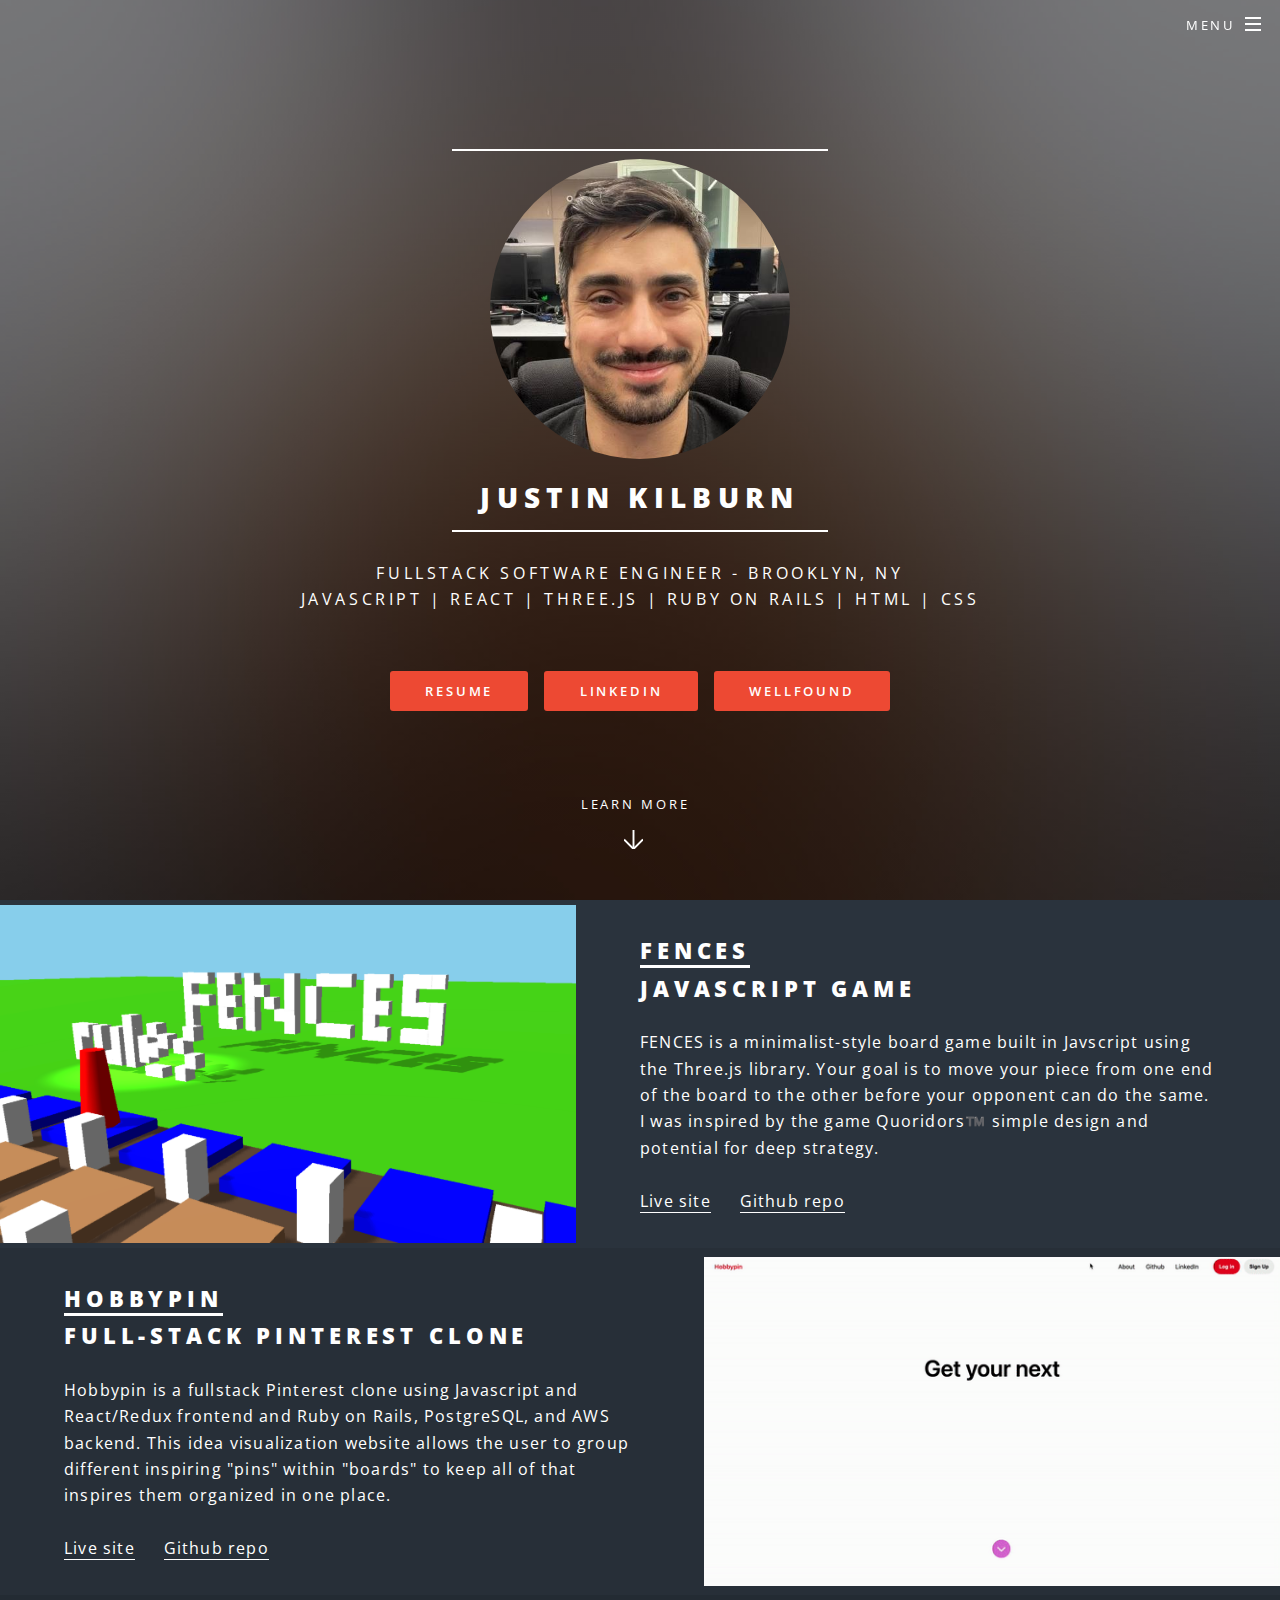
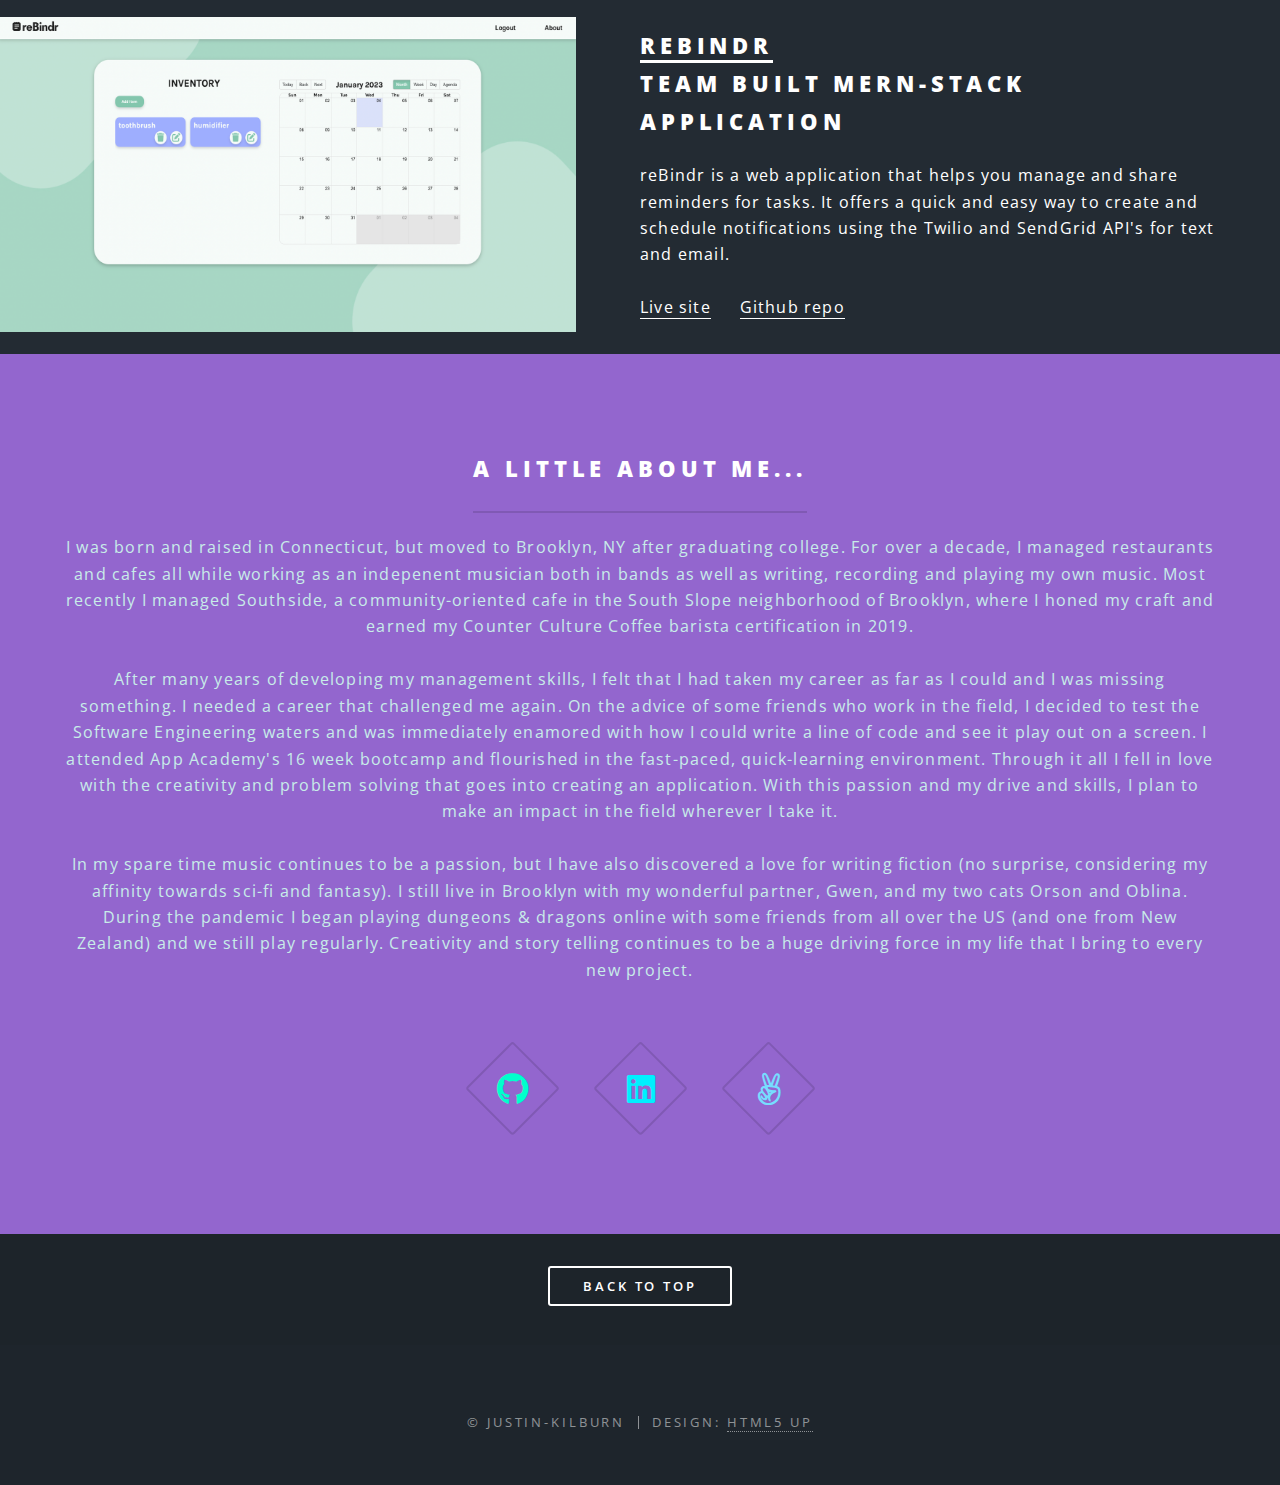
==== index.html @ ed55108b "hover links" ====
<!DOCTYPE HTML>
<!--
	Spectral by HTML5 UP
	html5up.net | @ajlkn
	Free for personal and commercial use under the CCA 3.0 license (html5up.net/license)
-->
<html>
	<head>
		<title>Justin Kilburn</title>
		<meta charset="utf-8" />
		<meta name="viewport" content="width=device-width, initial-scale=1, user-scalable=no" />
		<link rel="stylesheet" href="assets/css/main.css" />
		<link rel="shortcut icon" type="image/png" href="./images/icons8-full-moon-64.png"/>
		<noscript><link rel="stylesheet" href="assets/css/noscript.css" /></noscript>
	</head>
	<body class="landing is-preload">

		<!-- Page Wrapper -->
			<div id="page-wrapper">

				<!-- Header -->
					<header id="header" class="alt">
						<h1><a href="index.html">Justin Kilburn</a></h1>
						<nav id="nav">
							<ul>
								<li class="special">
									<a href="#menu" class="menuToggle"><span>Menu</span></a>
									<div id="menu">
										<ul>
											<li><a href="index.html">Home<span class="fa regular fa-hand-point-left"></span></a></li>
											<li><a href="resume.html">Resume</a></li>
										</ul>
									</div>
								</li>
							</ul>
						</nav>
					</header>

				<!-- Banner -->
					<section id="banner">
						<div class="inner">
							<h2>
								<a href="#one" class="scrolly" style="border-bottom: none;"><img class="profilePic" src="images/profilepic.jpeg" alt=""/></a>
							</br>
								Justin Kilburn</h2>
							<p>	
								Fullstack Software Engineer - Brooklyn, NY
							</br>
								<a href="#two" class="scrolly" style="border-bottom: none;">Javascript | React | Three.js | Ruby on Rails | HTML | CSS<br /></a>
							<br />
							</p>
							<ul class="actions special">
								<li class="hoverButtons"><a href="./resume.html" class="button primary" target="_blank">Resume</a></li>
								<li class="hoverButtons"><a href="https://www.linkedin.com/in/justin-kilburn-3aa38a54/" target="_blank" class="button primary">LinkedIn</a></li>
								<li class="hoverButtons"><a href="https://angel.co/u/justin-kilburn" target="_blank" class="button primary">Wellfound</a></li>
							</ul>
						</div>
						<a href="#two" class="more scrolly bobAnimation">Learn More</a>
					</section>

					<!-- Two: Portfolio -->
					<section id="two" class="wrapper alt style2">
						<section class="spotlight">
							<div class="image"><a href="https://thatmoonman.github.io/FENCES/" target="_blank" style="border-bottom: none;"><img src="images/FencesLogo.png" alt="" /></a></div><div class="content">
								<h2><a href="https://thatmoonman.github.io/FENCES/" target="_blank" style="border-bottom: solid;">FENCES</a><br />
								Javascript game</h2>
								<p>FENCES is a minimalist-style board game built in Javscript using the Three.js library. Your goal is to move your piece from one end of the board to the other before your opponent can do the same. I was inspired by the game Quoridors™️ simple design and potential for deep strategy.
									</br></br><a href="https://thatmoonman.github.io/FENCES/" target="_blank" style="margin-right: 5%; border-bottom: 1px solid;">Live site</a><a href="https://github.com/Thatmoonman/FENCES" target="_blank" style="border-bottom: 1px solid;">Github repo</a>
								</p>
							</div>
						</section>
						<section class="spotlight">
							<div class="image"><a href="https://hobbypin.onrender.com/" target="_blank" style="border-bottom: none;"><img src="images/Hobbypin.gif" alt="" /></a></div><div class="content">
								<h2><a href="https://hobbypin.onrender.com/" target="_blank" style="border-bottom: solid;">Hobbypin</a><br />
								Full-stack Pinterest Clone</h2>
								<p>Hobbypin is a fullstack Pinterest clone using Javascript and React/Redux frontend and Ruby on Rails, PostgreSQL, and AWS backend. This idea visualization website allows the user to group different inspiring "pins" within "boards" to keep all of that inspires them organized in one place.
									</br></br><a href="https://hobbypin.onrender.com/" target="_blank" style="margin-right: 5%; border-bottom: 1px solid;">Live site</a><a href="https://github.com/Thatmoonman/Hobbypin" target="_blank" style="border-bottom: 1px solid;">Github repo</a>
								</p>
							</div>
						</section>
						<section class="spotlight">
							<div class="image"><a href="https://rebindr.onrender.com/login" target="_blank" style="border-bottom: none;"><img src="images/reBindr.png" alt="" /></a></div><div class="content">
								<h2><a href="https://rebindr.onrender.com/login" target="_blank" style="border-bottom: solid;">reBindr</a><br />
								Team built MERN-stack application</h2>
								<p>reBindr is a web application that helps you manage and share reminders for tasks. It offers a quick and easy way to create and schedule notifications using the Twilio and SendGrid API's for text and email.
									</br></br><a href="https://rebindr.onrender.com/login" target="_blank" style="margin-right: 5%; border-bottom: 1px solid;">Live site</a><a href="https://github.com/jimmyvo39/reBindr" target="_blank" style="border-bottom: 1px solid;">Github repo</a>
								</p>
							</div>
						</section>
					</section>

				<!-- One:About -->
					<section id="one" class="wrapper style1 special">
						<div class="inner">
							<header class="major">
								<h2>A little about me...<br /></h2>
								<p>I was born and raised in Connecticut, but moved to Brooklyn, NY after graduating college. 
									For over a decade, I managed restaurants and cafes all while working as an indepenent musician both in bands as well as writing, recording and playing my own music. 
									Most recently I managed Southside, a community-oriented cafe in the South Slope neighborhood of Brooklyn, where I honed my craft and earned my Counter Culture Coffee barista certification in 2019.
								</br></br>	
								After many years of developing my management skills, I felt that I had taken my career as far as I could and I was missing something. 
								I needed a career that challenged me again. On the advice of some friends who work in the field, I decided to test the Software Engineering waters and was immediately enamored with how I could write a line of code and see it play out on a screen. 
								I attended App Academy's 16 week bootcamp and flourished in the fast-paced, quick-learning environment. Through it all I fell in love with the creativity and problem solving that goes into creating an application. With this passion and my drive and skills, I plan to make an impact in the field wherever I take it.
								</br></br>	
								In my spare time music continues to be a passion, but I have also discovered a love for writing fiction (no surprise, considering my affinity towards sci-fi and fantasy). I still live in Brooklyn with my wonderful partner, Gwen, and my two cats Orson and Oblina. During the pandemic I began playing dungeons & dragons online with some friends from all over the US (and one from New Zealand) and we still play regularly. Creativity and story telling continues to be a huge driving force in my life that I bring to every new project.
							</p>
							</header>
							<ul class="icons major">
								<li class="hoverLinks"><a href="https://github.com/Thatmoonman" target="_blank" style="border-bottom: none;"><span class="icon brands fa-github major style1"><span class="label">Github</span></span></a></li>
								<li class="hoverLinks"><a href="https://www.linkedin.com/in/justin-kilburn-3aa38a54/" target="_blank" style="border-bottom: none;"><span class="icon brands fa-linkedin major style2"><span class="label">LinkedIn</span></span></a></li>
								<li class="hoverLinks"><a href="https://angel.co/u/justin-kilburn" target="_blank" style="border-bottom: none;"><span class="icon brands fa-angellist major style3"><span class="label">Wellfound</span></span></a></li>
							</ul>
						</div>
					</section>

				

				<!-- Three -->
					<!-- <section id="three" class="wrapper style3 special">
						<div class="inner">
							<header class="major">
								<h2>Accumsan mus tortor nunc aliquet</h2>
								<p>Aliquam ut ex ut augue consectetur interdum. Donec amet imperdiet eleifend<br />
								fringilla tincidunt. Nullam dui leo Aenean mi ligula, rhoncus ullamcorper.</p>
							</header>
							<ul class="features">
								<li class="icon fa-paper-plane">
									<h3>Arcu accumsan</h3>
									<p>Augue consectetur sed interdum imperdiet et ipsum. Mauris lorem tincidunt nullam amet leo Aenean ligula consequat consequat.</p>
								</li>
								<li class="icon solid fa-laptop">
									<h3>Ac Augue Eget</h3>
									<p>Augue consectetur sed interdum imperdiet et ipsum. Mauris lorem tincidunt nullam amet leo Aenean ligula consequat consequat.</p>
								</li>
								<li class="icon solid fa-code">
									<h3>Mus Scelerisque</h3>
									<p>Augue consectetur sed interdum imperdiet et ipsum. Mauris lorem tincidunt nullam amet leo Aenean ligula consequat consequat.</p>
								</li>
								<li class="icon solid fa-headphones-alt">
									<h3>Mauris Imperdiet</h3>
									<p>Augue consectetur sed interdum imperdiet et ipsum. Mauris lorem tincidunt nullam amet leo Aenean ligula consequat consequat.</p>
								</li>
								<li class="icon fa-heart">
									<h3>Aenean Primis</h3>
									<p>Augue consectetur sed interdum imperdiet et ipsum. Mauris lorem tincidunt nullam amet leo Aenean ligula consequat consequat.</p>
								</li>
								<li class="icon fa-flag">
									<h3>Tortor Ut</h3>
									<p>Augue consectetur sed interdum imperdiet et ipsum. Mauris lorem tincidunt nullam amet leo Aenean ligula consequat consequat.</p>
								</li>
							</ul>
						</div>
					</section> -->

				<!-- CTA -->
					<section id="cta" class="wrapper style2" style="padding: 32px 0 0 0; background-color: #1d242a;">
						<div class="inner" style="justify-content: center">
							<!-- <header>
								<h2>Arcue ut vel commodo</h2>
								<p>Aliquam ut ex ut augue consectetur interdum endrerit imperdiet amet eleifend fringilla.</p>
							</header> -->
							<!-- <ul class="actions stacked">
								<li><a href="#" class="button fit primary">Activate</a></li>
								<li><a href="#" class="button fit">Learn More</a></li>
							</ul> -->
							<ul class="actions special">
								<li><a href="#banner" class="button scrolly">Back to Top</a></li>
							</ul>
						</div>
					</section>
				<!-- Footer -->
					<footer id="footer" style="padding: 24px 0;">
						<ul class="icons">
							<!-- <li><a href="#" class="icon brands fa-twitter"><span class="label">Twitter</span></a></li> -->
							<!-- <li><a href="#" class="icon brands fa-facebook-f"><span class="label">Facebook</span></a></li> -->
							<!-- <li><a href="#" class="icon brands fa-instagram"><span class="label">Instagram</span></a></li> -->
							<!-- <li><a href="#" class="icon brands fa-dribbble"><span class="label">Dribbble</span></a></li> -->
							<!-- <li><a href="#" class="icon solid fa-envelope"><span class="label">Email</span></a></li> -->
						</ul>
						<ul class="copyright">
							<li>&copy; justin-kilburn</li><li>Design: <a href="http://html5up.net">HTML5 UP</a></li>
						</ul>
					</footer>
					
			</div>

		<!-- Scripts -->
			<script src="assets/js/jquery.min.js"></script>
			<script src="assets/js/jquery.scrollex.min.js"></script>
			<script src="assets/js/jquery.scrolly.min.js"></script>
			<script src="assets/js/browser.min.js"></script>
			<script src="assets/js/breakpoints.min.js"></script>
			<script src="assets/js/util.js"></script>
			<script src="assets/js/main.js"></script>

	</body>
</html>
---- assets/css/main.css ----
@import url(fontawesome-all.min.css);
@import url("https://fonts.googleapis.com/css?family=Open+Sans:400,400italic,600,600italic,800,800italic");

/*
	Spectral by HTML5 UP
	html5up.net | @ajlkn
	Free for personal and commercial use under the CCA 3.0 license (html5up.net/license)
*/

html, body, div, span, applet, object,
iframe, h1, h2, h3, h4, h5, h6, p, blockquote,
pre, a, abbr, acronym, address, big, cite,
code, del, dfn, em, img, ins, kbd, q, s, samp,
small, strike, strong, sub, sup, tt, var, b,
u, i, center, dl, dt, dd, ol, ul, li, fieldset,
form, label, legend, table, caption, tbody,
tfoot, thead, tr, th, td, article, aside,
canvas, details, embed, figure, figcaption,
footer, header, hgroup, menu, nav, output, ruby,
section, summary, time, mark, audio, video {
	margin: 0;
	padding: 0;
	border: 0;
	font-size: 100%;
	font: inherit;
	vertical-align: baseline;}

article, aside, details, figcaption, figure,
footer, header, hgroup, menu, nav, section {
	display: block;}

body {
	line-height: 1;
}

ol, ul {
	list-style: none;
}

blockquote, q {
	quotes: none;
}

	blockquote:before, blockquote:after, q:before, q:after {
		content: '';
		content: none;
	}

table {
	border-collapse: collapse;
	border-spacing: 0;
}

body {
	-webkit-text-size-adjust: none;
}

mark {
	background-color: transparent;
	color: inherit;
}

input::-moz-focus-inner {
	border: 0;
	padding: 0;
}

input, select, textarea {
	-moz-appearance: none;
	-webkit-appearance: none;
	-ms-appearance: none;
	appearance: none;
}

/* Basic */

	@-ms-viewport {
		width: device-width;
	}

	html {
		box-sizing: border-box;
	}

	*, *:before, *:after {
		box-sizing: inherit;
	}

	body {
		background: #2e3842;
	}

		body.is-preload *, body.is-preload *:before, body.is-preload *:after {
			-moz-animation: none !important;
			-webkit-animation: none !important;
			-ms-animation: none !important;
			animation: none !important;
			-moz-transition: none !important;
			-webkit-transition: none !important;
			-ms-transition: none !important;
			transition: none !important;
		}

	body, input, select, textarea {
		color: #fff;
		font-family: "Open Sans", Helvetica, sans-serif;
		font-size: 15pt;
		font-weight: 400;
		letter-spacing: 0.075em;
		line-height: 1.65em;
	}

		@media screen and (max-width: 1680px) {

			body, input, select, textarea {
				font-size: 13pt;
			}

		}

		@media screen and (max-width: 1280px) {

			body, input, select, textarea {
				font-size: 12pt;
			}

		}

		@media screen and (max-width: 736px) {

			body, input, select, textarea {
				font-size: 11pt;
				letter-spacing: 0.0375em;
			}

		}

	a {
		-moz-transition: color 0.2s ease, border-bottom-color 0.2s ease;
		-webkit-transition: color 0.2s ease, border-bottom-color 0.2s ease;
		-ms-transition: color 0.2s ease, border-bottom-color 0.2s ease;
		transition: color 0.2s ease, border-bottom-color 0.2s ease;
		border-bottom: dotted 1px;
		color: inherit;
		text-decoration: none;
	}

		a:hover {
			border-bottom-color: transparent;
		}

	strong, b {
		color: #fff;
		font-weight: 600;
	}

	em, i {
		font-style: italic;
	}

	p {
		margin: 0 0 2em 0;
	}

	h1, h2, h3, h4, h5, h6 {
		color: #fff;
		font-weight: 800;
		letter-spacing: 0.225em;
		line-height: 1em;
		margin: 0 0 1em 0;
		text-transform: uppercase;
	}

		h1 a, h2 a, h3 a, h4 a, h5 a, h6 a {
			color: inherit;
			text-decoration: none;
		}

	h2 {
		font-size: 1.35em;
		line-height: 1.75em;
	}

		@media screen and (max-width: 736px) {

			h2 {
				font-size: 1.1em;
				line-height: 1.65em;
			}

		}

	h3 {
		font-size: 1.15em;
		line-height: 1.75em;
	}

		@media screen and (max-width: 736px) {

			h3 {
				font-size: 1em;
				line-height: 1.65em;
			}

		}

	h4 {
		font-size: 1em;
		line-height: 1.5em;
	}

	h5 {
		font-size: 0.8em;
		line-height: 1.5em;
	}

	h6 {
		font-size: 0.7em;
		line-height: 1.5em;
	}

	sub {
		font-size: 0.8em;
		position: relative;
		top: 0.5em;
	}

	sup {
		font-size: 0.8em;
		position: relative;
		top: -0.5em;
	}

	hr {
		border: 0;
		border-bottom: solid 2px #fff;
		margin: 3em 0;
	}

		hr.major {
			margin: 4.5em 0;
		}

	blockquote {
		border-left: solid 4px #fff;
		font-style: italic;
		margin: 0 0 2em 0;
		padding: 0.5em 0 0.5em 2em;
	}

	code {
		background: rgba(144, 144, 144, 0.25);
		border-radius: 3px;
		font-family: "Courier New", monospace;
		font-size: 0.9em;
		letter-spacing: 0;
		margin: 0 0.25em;
		padding: 0.25em 0.65em;
	}

	pre {
		-webkit-overflow-scrolling: touch;
		font-family: "Courier New", monospace;
		font-size: 0.9em;
		margin: 0 0 2em 0;
	}

		pre code {
			display: block;
			line-height: 1.75em;
			padding: 1em 1.5em;
			overflow-x: auto;
		}

	.align-left {
		text-align: left;
	}

	.align-center {
		text-align: center;
	}

	.align-right {
		text-align: right;
	}

/* Row */

	.row {
		display: flex;
		flex-wrap: wrap;
		box-sizing: border-box;
		align-items: stretch;
	}

		.row > * {
			box-sizing: border-box;
		}

		.row.gtr-uniform > * > :last-child {
			margin-bottom: 0;
		}

		.row.aln-left {
			justify-content: flex-start;
		}

		.row.aln-center {
			justify-content: center;
		}

		.row.aln-right {
			justify-content: flex-end;
		}

		.row.aln-top {
			align-items: flex-start;
		}

		.row.aln-middle {
			align-items: center;
		}

		.row.aln-bottom {
			align-items: flex-end;
		}

		.row > .imp {
			order: -1;
		}

		.row > .col-1 {
			width: 8.33333%;
		}

		.row > .off-1 {
			margin-left: 8.33333%;
		}

		.row > .col-2 {
			width: 16.66667%;
		}

		.row > .off-2 {
			margin-left: 16.66667%;
		}

		.row > .col-3 {
			width: 25%;
		}

		.row > .off-3 {
			margin-left: 25%;
		}

		.row > .col-4 {
			width: 33.33333%;
		}

		.row > .off-4 {
			margin-left: 33.33333%;
		}

		.row > .col-5 {
			width: 41.66667%;
		}

		.row > .off-5 {
			margin-left: 41.66667%;
		}

		.row > .col-6 {
			width: 50%;
		}

		.row > .off-6 {
			margin-left: 50%;
		}

		.row > .col-7 {
			width: 58.33333%;
		}

		.row > .off-7 {
			margin-left: 58.33333%;
		}

		.row > .col-8 {
			width: 66.66667%;
		}

		.row > .off-8 {
			margin-left: 66.66667%;
		}

		.row > .col-9 {
			width: 75%;
		}

		.row > .off-9 {
			margin-left: 75%;
		}

		.row > .col-10 {
			width: 83.33333%;
		}

		.row > .off-10 {
			margin-left: 83.33333%;
		}

		.row > .col-11 {
			width: 91.66667%;
		}

		.row > .off-11 {
			margin-left: 91.66667%;
		}

		.row > .col-12 {
			width: 100%;
		}

		.row > .off-12 {
			margin-left: 100%;
		}

		.row.gtr-0 {
			margin-top: 0;
			margin-left: 0em;
		}

			.row.gtr-0 > * {
				padding: 0 0 0 0em;
			}

			.row.gtr-0.gtr-uniform {
				margin-top: 0em;
			}

				.row.gtr-0.gtr-uniform > * {
					padding-top: 0em;
				}

		.row.gtr-25 {
			margin-top: 0;
			margin-left: -0.375em;
		}

			.row.gtr-25 > * {
				padding: 0 0 0 0.375em;
			}

			.row.gtr-25.gtr-uniform {
				margin-top: -0.375em;
			}

				.row.gtr-25.gtr-uniform > * {
					padding-top: 0.375em;
				}

		.row.gtr-50 {
			margin-top: 0;
			margin-left: -0.75em;
		}

			.row.gtr-50 > * {
				padding: 0 0 0 0.75em;
			}

			.row.gtr-50.gtr-uniform {
				margin-top: -0.75em;
			}

				.row.gtr-50.gtr-uniform > * {
					padding-top: 0.75em;
				}

		.row {
			margin-top: 0;
			margin-left: -1.5em;
		}

			.row > * {
				padding: 0 0 0 1.5em;
			}

			.row.gtr-uniform {
				margin-top: -1.5em;
			}

				.row.gtr-uniform > * {
					padding-top: 1.5em;
				}

		.row.gtr-150 {
			margin-top: 0;
			margin-left: -2.25em;
		}

			.row.gtr-150 > * {
				padding: 0 0 0 2.25em;
			}

			.row.gtr-150.gtr-uniform {
				margin-top: -2.25em;
			}

				.row.gtr-150.gtr-uniform > * {
					padding-top: 2.25em;
				}

		.row.gtr-200 {
			margin-top: 0;
			margin-left: -3em;
		}

			.row.gtr-200 > * {
				padding: 0 0 0 3em;
			}

			.row.gtr-200.gtr-uniform {
				margin-top: -3em;
			}

				.row.gtr-200.gtr-uniform > * {
					padding-top: 3em;
				}

		@media screen and (max-width: 1680px) {

			.row {
				display: flex;
				flex-wrap: wrap;
				box-sizing: border-box;
				align-items: stretch;
			}

				.row > * {
					box-sizing: border-box;
				}

				.row.gtr-uniform > * > :last-child {
					margin-bottom: 0;
				}

				.row.aln-left {
					justify-content: flex-start;
				}

				.row.aln-center {
					justify-content: center;
				}

				.row.aln-right {
					justify-content: flex-end;
				}

				.row.aln-top {
					align-items: flex-start;
				}

				.row.aln-middle {
					align-items: center;
				}

				.row.aln-bottom {
					align-items: flex-end;
				}

				.row > .imp-xlarge {
					order: -1;
				}

				.row > .col-1-xlarge {
					width: 8.33333%;
				}

				.row > .off-1-xlarge {
					margin-left: 8.33333%;
				}

				.row > .col-2-xlarge {
					width: 16.66667%;
				}

				.row > .off-2-xlarge {
					margin-left: 16.66667%;
				}

				.row > .col-3-xlarge {
					width: 25%;
				}

				.row > .off-3-xlarge {
					margin-left: 25%;
				}

				.row > .col-4-xlarge {
					width: 33.33333%;
				}

				.row > .off-4-xlarge {
					margin-left: 33.33333%;
				}

				.row > .col-5-xlarge {
					width: 41.66667%;
				}

				.row > .off-5-xlarge {
					margin-left: 41.66667%;
				}

				.row > .col-6-xlarge {
					width: 50%;
				}

				.row > .off-6-xlarge {
					margin-left: 50%;
				}

				.row > .col-7-xlarge {
					width: 58.33333%;
				}

				.row > .off-7-xlarge {
					margin-left: 58.33333%;
				}

				.row > .col-8-xlarge {
					width: 66.66667%;
				}

				.row > .off-8-xlarge {
					margin-left: 66.66667%;
				}

				.row > .col-9-xlarge {
					width: 75%;
				}

				.row > .off-9-xlarge {
					margin-left: 75%;
				}

				.row > .col-10-xlarge {
					width: 83.33333%;
				}

				.row > .off-10-xlarge {
					margin-left: 83.33333%;
				}

				.row > .col-11-xlarge {
					width: 91.66667%;
				}

				.row > .off-11-xlarge {
					margin-left: 91.66667%;
				}

				.row > .col-12-xlarge {
					width: 100%;
				}

				.row > .off-12-xlarge {
					margin-left: 100%;
				}

				.row.gtr-0 {
					margin-top: 0;
					margin-left: 0em;
				}

					.row.gtr-0 > * {
						padding: 0 0 0 0em;
					}

					.row.gtr-0.gtr-uniform {
						margin-top: 0em;
					}

						.row.gtr-0.gtr-uniform > * {
							padding-top: 0em;
						}

				.row.gtr-25 {
					margin-top: 0;
					margin-left: -0.375em;
				}

					.row.gtr-25 > * {
						padding: 0 0 0 0.375em;
					}

					.row.gtr-25.gtr-uniform {
						margin-top: -0.375em;
					}

						.row.gtr-25.gtr-uniform > * {
							padding-top: 0.375em;
						}

				.row.gtr-50 {
					margin-top: 0;
					margin-left: -0.75em;
				}

					.row.gtr-50 > * {
						padding: 0 0 0 0.75em;
					}

					.row.gtr-50.gtr-uniform {
						margin-top: -0.75em;
					}

						.row.gtr-50.gtr-uniform > * {
							padding-top: 0.75em;
						}

				.row {
					margin-top: 0;
					margin-left: -1.5em;
				}

					.row > * {
						padding: 0 0 0 1.5em;
					}

					.row.gtr-uniform {
						margin-top: -1.5em;
					}

						.row.gtr-uniform > * {
							padding-top: 1.5em;
						}

				.row.gtr-150 {
					margin-top: 0;
					margin-left: -2.25em;
				}

					.row.gtr-150 > * {
						padding: 0 0 0 2.25em;
					}

					.row.gtr-150.gtr-uniform {
						margin-top: -2.25em;
					}

						.row.gtr-150.gtr-uniform > * {
							padding-top: 2.25em;
						}

				.row.gtr-200 {
					margin-top: 0;
					margin-left: -3em;
				}

					.row.gtr-200 > * {
						padding: 0 0 0 3em;
					}

					.row.gtr-200.gtr-uniform {
						margin-top: -3em;
					}

						.row.gtr-200.gtr-uniform > * {
							padding-top: 3em;
						}

		}

		@media screen and (max-width: 1280px) {

			.row {
				display: flex;
				flex-wrap: wrap;
				box-sizing: border-box;
				align-items: stretch;
			}

				.row > * {
					box-sizing: border-box;
				}

				.row.gtr-uniform > * > :last-child {
					margin-bottom: 0;
				}

				.row.aln-left {
					justify-content: flex-start;
				}

				.row.aln-center {
					justify-content: center;
				}

				.row.aln-right {
					justify-content: flex-end;
				}

				.row.aln-top {
					align-items: flex-start;
				}

				.row.aln-middle {
					align-items: center;
				}

				.row.aln-bottom {
					align-items: flex-end;
				}

				.row > .imp-large {
					order: -1;
				}

				.row > .col-1-large {
					width: 8.33333%;
				}

				.row > .off-1-large {
					margin-left: 8.33333%;
				}

				.row > .col-2-large {
					width: 16.66667%;
				}

				.row > .off-2-large {
					margin-left: 16.66667%;
				}

				.row > .col-3-large {
					width: 25%;
				}

				.row > .off-3-large {
					margin-left: 25%;
				}

				.row > .col-4-large {
					width: 33.33333%;
				}

				.row > .off-4-large {
					margin-left: 33.33333%;
				}

				.row > .col-5-large {
					width: 41.66667%;
				}

				.row > .off-5-large {
					margin-left: 41.66667%;
				}

				.row > .col-6-large {
					width: 50%;
				}

				.row > .off-6-large {
					margin-left: 50%;
				}

				.row > .col-7-large {
					width: 58.33333%;
				}

				.row > .off-7-large {
					margin-left: 58.33333%;
				}

				.row > .col-8-large {
					width: 66.66667%;
				}

				.row > .off-8-large {
					margin-left: 66.66667%;
				}

				.row > .col-9-large {
					width: 75%;
				}

				.row > .off-9-large {
					margin-left: 75%;
				}

				.row > .col-10-large {
					width: 83.33333%;
				}

				.row > .off-10-large {
					margin-left: 83.33333%;
				}

				.row > .col-11-large {
					width: 91.66667%;
				}

				.row > .off-11-large {
					margin-left: 91.66667%;
				}

				.row > .col-12-large {
					width: 100%;
				}

				.row > .off-12-large {
					margin-left: 100%;
				}

				.row.gtr-0 {
					margin-top: 0;
					margin-left: 0em;
				}

					.row.gtr-0 > * {
						padding: 0 0 0 0em;
					}

					.row.gtr-0.gtr-uniform {
						margin-top: 0em;
					}

						.row.gtr-0.gtr-uniform > * {
							padding-top: 0em;
						}

				.row.gtr-25 {
					margin-top: 0;
					margin-left: -0.375em;
				}

					.row.gtr-25 > * {
						padding: 0 0 0 0.375em;
					}

					.row.gtr-25.gtr-uniform {
						margin-top: -0.375em;
					}

						.row.gtr-25.gtr-uniform > * {
							padding-top: 0.375em;
						}

				.row.gtr-50 {
					margin-top: 0;
					margin-left: -0.75em;
				}

					.row.gtr-50 > * {
						padding: 0 0 0 0.75em;
					}

					.row.gtr-50.gtr-uniform {
						margin-top: -0.75em;
					}

						.row.gtr-50.gtr-uniform > * {
							padding-top: 0.75em;
						}

				.row {
					margin-top: 0;
					margin-left: -1.5em;
				}

					.row > * {
						padding: 0 0 0 1.5em;
					}

					.row.gtr-uniform {
						margin-top: -1.5em;
					}

						.row.gtr-uniform > * {
							padding-top: 1.5em;
						}

				.row.gtr-150 {
					margin-top: 0;
					margin-left: -2.25em;
				}

					.row.gtr-150 > * {
						padding: 0 0 0 2.25em;
					}

					.row.gtr-150.gtr-uniform {
						margin-top: -2.25em;
					}

						.row.gtr-150.gtr-uniform > * {
							padding-top: 2.25em;
						}

				.row.gtr-200 {
					margin-top: 0;
					margin-left: -3em;
				}

					.row.gtr-200 > * {
						padding: 0 0 0 3em;
					}

					.row.gtr-200.gtr-uniform {
						margin-top: -3em;
					}

						.row.gtr-200.gtr-uniform > * {
							padding-top: 3em;
						}

		}

		@media screen and (max-width: 980px) {

			.row {
				display: flex;
				flex-wrap: wrap;
				box-sizing: border-box;
				align-items: stretch;
			}

				.row > * {
					box-sizing: border-box;
				}

				.row.gtr-uniform > * > :last-child {
					margin-bottom: 0;
				}

				.row.aln-left {
					justify-content: flex-start;
				}

				.row.aln-center {
					justify-content: center;
				}

				.row.aln-right {
					justify-content: flex-end;
				}

				.row.aln-top {
					align-items: flex-start;
				}

				.row.aln-middle {
					align-items: center;
				}

				.row.aln-bottom {
					align-items: flex-end;
				}

				.row > .imp-medium {
					order: -1;
				}

				.row > .col-1-medium {
					width: 8.33333%;
				}

				.row > .off-1-medium {
					margin-left: 8.33333%;
				}

				.row > .col-2-medium {
					width: 16.66667%;
				}

				.row > .off-2-medium {
					margin-left: 16.66667%;
				}

				.row > .col-3-medium {
					width: 25%;
				}

				.row > .off-3-medium {
					margin-left: 25%;
				}

				.row > .col-4-medium {
					width: 33.33333%;
				}

				.row > .off-4-medium {
					margin-left: 33.33333%;
				}

				.row > .col-5-medium {
					width: 41.66667%;
				}

				.row > .off-5-medium {
					margin-left: 41.66667%;
				}

				.row > .col-6-medium {
					width: 50%;
				}

				.row > .off-6-medium {
					margin-left: 50%;
				}

				.row > .col-7-medium {
					width: 58.33333%;
				}

				.row > .off-7-medium {
					margin-left: 58.33333%;
				}

				.row > .col-8-medium {
					width: 66.66667%;
				}

				.row > .off-8-medium {
					margin-left: 66.66667%;
				}

				.row > .col-9-medium {
					width: 75%;
				}

				.row > .off-9-medium {
					margin-left: 75%;
				}

				.row > .col-10-medium {
					width: 83.33333%;
				}

				.row > .off-10-medium {
					margin-left: 83.33333%;
				}

				.row > .col-11-medium {
					width: 91.66667%;
				}

				.row > .off-11-medium {
					margin-left: 91.66667%;
				}

				.row > .col-12-medium {
					width: 100%;
				}

				.row > .off-12-medium {
					margin-left: 100%;
				}

				.row.gtr-0 {
					margin-top: 0;
					margin-left: 0em;
				}

					.row.gtr-0 > * {
						padding: 0 0 0 0em;
					}

					.row.gtr-0.gtr-uniform {
						margin-top: 0em;
					}

						.row.gtr-0.gtr-uniform > * {
							padding-top: 0em;
						}

				.row.gtr-25 {
					margin-top: 0;
					margin-left: -0.375em;
				}

					.row.gtr-25 > * {
						padding: 0 0 0 0.375em;
					}

					.row.gtr-25.gtr-uniform {
						margin-top: -0.375em;
					}

						.row.gtr-25.gtr-uniform > * {
							padding-top: 0.375em;
						}

				.row.gtr-50 {
					margin-top: 0;
					margin-left: -0.75em;
				}

					.row.gtr-50 > * {
						padding: 0 0 0 0.75em;
					}

					.row.gtr-50.gtr-uniform {
						margin-top: -0.75em;
					}

						.row.gtr-50.gtr-uniform > * {
							padding-top: 0.75em;
						}

				.row {
					margin-top: 0;
					margin-left: -1.5em;
				}

					.row > * {
						padding: 0 0 0 1.5em;
					}

					.row.gtr-uniform {
						margin-top: -1.5em;
					}

						.row.gtr-uniform > * {
							padding-top: 1.5em;
						}

				.row.gtr-150 {
					margin-top: 0;
					margin-left: -2.25em;
				}

					.row.gtr-150 > * {
						padding: 0 0 0 2.25em;
					}

					.row.gtr-150.gtr-uniform {
						margin-top: -2.25em;
					}

						.row.gtr-150.gtr-uniform > * {
							padding-top: 2.25em;
						}

				.row.gtr-200 {
					margin-top: 0;
					margin-left: -3em;
				}

					.row.gtr-200 > * {
						padding: 0 0 0 3em;
					}

					.row.gtr-200.gtr-uniform {
						margin-top: -3em;
					}

						.row.gtr-200.gtr-uniform > * {
							padding-top: 3em;
						}

		}

		@media screen and (max-width: 736px) {

			.row {
				display: flex;
				flex-wrap: wrap;
				box-sizing: border-box;
				align-items: stretch;
			}

				.row > * {
					box-sizing: border-box;
				}

				.row.gtr-uniform > * > :last-child {
					margin-bottom: 0;
				}

				.row.aln-left {
					justify-content: flex-start;
				}

				.row.aln-center {
					justify-content: center;
				}

				.row.aln-right {
					justify-content: flex-end;
				}

				.row.aln-top {
					align-items: flex-start;
				}

				.row.aln-middle {
					align-items: center;
				}

				.row.aln-bottom {
					align-items: flex-end;
				}

				.row > .imp-small {
					order: -1;
				}

				.row > .col-1-small {
					width: 8.33333%;
				}

				.row > .off-1-small {
					margin-left: 8.33333%;
				}

				.row > .col-2-small {
					width: 16.66667%;
				}

				.row > .off-2-small {
					margin-left: 16.66667%;
				}

				.row > .col-3-small {
					width: 25%;
				}

				.row > .off-3-small {
					margin-left: 25%;
				}

				.row > .col-4-small {
					width: 33.33333%;
				}

				.row > .off-4-small {
					margin-left: 33.33333%;
				}

				.row > .col-5-small {
					width: 41.66667%;
				}

				.row > .off-5-small {
					margin-left: 41.66667%;
				}

				.row > .col-6-small {
					width: 50%;
				}

				.row > .off-6-small {
					margin-left: 50%;
				}

				.row > .col-7-small {
					width: 58.33333%;
				}

				.row > .off-7-small {
					margin-left: 58.33333%;
				}

				.row > .col-8-small {
					width: 66.66667%;
				}

				.row > .off-8-small {
					margin-left: 66.66667%;
				}

				.row > .col-9-small {
					width: 75%;
				}

				.row > .off-9-small {
					margin-left: 75%;
				}

				.row > .col-10-small {
					width: 83.33333%;
				}

				.row > .off-10-small {
					margin-left: 83.33333%;
				}

				.row > .col-11-small {
					width: 91.66667%;
				}

				.row > .off-11-small {
					margin-left: 91.66667%;
				}

				.row > .col-12-small {
					width: 100%;
				}

				.row > .off-12-small {
					margin-left: 100%;
				}

				.row.gtr-0 {
					margin-top: 0;
					margin-left: 0em;
				}

					.row.gtr-0 > * {
						padding: 0 0 0 0em;
					}

					.row.gtr-0.gtr-uniform {
						margin-top: 0em;
					}

						.row.gtr-0.gtr-uniform > * {
							padding-top: 0em;
						}

				.row.gtr-25 {
					margin-top: 0;
					margin-left: -0.375em;
				}

					.row.gtr-25 > * {
						padding: 0 0 0 0.375em;
					}

					.row.gtr-25.gtr-uniform {
						margin-top: -0.375em;
					}

						.row.gtr-25.gtr-uniform > * {
							padding-top: 0.375em;
						}

				.row.gtr-50 {
					margin-top: 0;
					margin-left: -0.75em;
				}

					.row.gtr-50 > * {
						padding: 0 0 0 0.75em;
					}

					.row.gtr-50.gtr-uniform {
						margin-top: -0.75em;
					}

						.row.gtr-50.gtr-uniform > * {
							padding-top: 0.75em;
						}

				.row {
					margin-top: 0;
					margin-left: -1.5em;
				}

					.row > * {
						padding: 0 0 0 1.5em;
					}

					.row.gtr-uniform {
						margin-top: -1.5em;
					}

						.row.gtr-uniform > * {
							padding-top: 1.5em;
						}

				.row.gtr-150 {
					margin-top: 0;
					margin-left: -2.25em;
				}

					.row.gtr-150 > * {
						padding: 0 0 0 2.25em;
					}

					.row.gtr-150.gtr-uniform {
						margin-top: -2.25em;
					}

						.row.gtr-150.gtr-uniform > * {
							padding-top: 2.25em;
						}

				.row.gtr-200 {
					margin-top: 0;
					margin-left: -3em;
				}

					.row.gtr-200 > * {
						padding: 0 0 0 3em;
					}

					.row.gtr-200.gtr-uniform {
						margin-top: -3em;
					}

						.row.gtr-200.gtr-uniform > * {
							padding-top: 3em;
						}

		}

		@media screen and (max-width: 480px) {

			.row {
				display: flex;
				flex-wrap: wrap;
				box-sizing: border-box;
				align-items: stretch;
			}

				.row > * {
					box-sizing: border-box;
				}

				.row.gtr-uniform > * > :last-child {
					margin-bottom: 0;
				}

				.row.aln-left {
					justify-content: flex-start;
				}

				.row.aln-center {
					justify-content: center;
				}

				.row.aln-right {
					justify-content: flex-end;
				}

				.row.aln-top {
					align-items: flex-start;
				}

				.row.aln-middle {
					align-items: center;
				}

				.row.aln-bottom {
					align-items: flex-end;
				}

				.row > .imp-xsmall {
					order: -1;
				}

				.row > .col-1-xsmall {
					width: 8.33333%;
				}

				.row > .off-1-xsmall {
					margin-left: 8.33333%;
				}

				.row > .col-2-xsmall {
					width: 16.66667%;
				}

				.row > .off-2-xsmall {
					margin-left: 16.66667%;
				}

				.row > .col-3-xsmall {
					width: 25%;
				}

				.row > .off-3-xsmall {
					margin-left: 25%;
				}

				.row > .col-4-xsmall {
					width: 33.33333%;
				}

				.row > .off-4-xsmall {
					margin-left: 33.33333%;
				}

				.row > .col-5-xsmall {
					width: 41.66667%;
				}

				.row > .off-5-xsmall {
					margin-left: 41.66667%;
				}

				.row > .col-6-xsmall {
					width: 50%;
				}

				.row > .off-6-xsmall {
					margin-left: 50%;
				}

				.row > .col-7-xsmall {
					width: 58.33333%;
				}

				.row > .off-7-xsmall {
					margin-left: 58.33333%;
				}

				.row > .col-8-xsmall {
					width: 66.66667%;
				}

				.row > .off-8-xsmall {
					margin-left: 66.66667%;
				}

				.row > .col-9-xsmall {
					width: 75%;
				}

				.row > .off-9-xsmall {
					margin-left: 75%;
				}

				.row > .col-10-xsmall {
					width: 83.33333%;
				}

				.row > .off-10-xsmall {
					margin-left: 83.33333%;
				}

				.row > .col-11-xsmall {
					width: 91.66667%;
				}

				.row > .off-11-xsmall {
					margin-left: 91.66667%;
				}

				.row > .col-12-xsmall {
					width: 100%;
				}

				.row > .off-12-xsmall {
					margin-left: 100%;
				}

				.row.gtr-0 {
					margin-top: 0;
					margin-left: 0em;
				}

					.row.gtr-0 > * {
						padding: 0 0 0 0em;
					}

					.row.gtr-0.gtr-uniform {
						margin-top: 0em;
					}

						.row.gtr-0.gtr-uniform > * {
							padding-top: 0em;
						}

				.row.gtr-25 {
					margin-top: 0;
					margin-left: -0.375em;
				}

					.row.gtr-25 > * {
						padding: 0 0 0 0.375em;
					}

					.row.gtr-25.gtr-uniform {
						margin-top: -0.375em;
					}

						.row.gtr-25.gtr-uniform > * {
							padding-top: 0.375em;
						}

				.row.gtr-50 {
					margin-top: 0;
					margin-left: -0.75em;
				}

					.row.gtr-50 > * {
						padding: 0 0 0 0.75em;
					}

					.row.gtr-50.gtr-uniform {
						margin-top: -0.75em;
					}

						.row.gtr-50.gtr-uniform > * {
							padding-top: 0.75em;
						}

				.row {
					margin-top: 0;
					margin-left: -1.5em;
				}

					.row > * {
						padding: 0 0 0 1.5em;
					}

					.row.gtr-uniform {
						margin-top: -1.5em;
					}

						.row.gtr-uniform > * {
							padding-top: 1.5em;
						}

				.row.gtr-150 {
					margin-top: 0;
					margin-left: -2.25em;
				}

					.row.gtr-150 > * {
						padding: 0 0 0 2.25em;
					}

					.row.gtr-150.gtr-uniform {
						margin-top: -2.25em;
					}

						.row.gtr-150.gtr-uniform > * {
							padding-top: 2.25em;
						}

				.row.gtr-200 {
					margin-top: 0;
					margin-left: -3em;
				}

					.row.gtr-200 > * {
						padding: 0 0 0 3em;
					}

					.row.gtr-200.gtr-uniform {
						margin-top: -3em;
					}

						.row.gtr-200.gtr-uniform > * {
							padding-top: 3em;
						}

		}

/* Section/Article */

	section.special, article.special {
		text-align: center;
	}

	header p {
		color: rgba(255, 255, 255, 0.5);
		position: relative;
		top: -0.25em;
	}

	header h3 + p {
		font-size: 1.1em;
	}

	header h4 + p,
	header h5 + p,
	header h6 + p {
		font-size: 0.9em;
	}

	header.major {
		margin: 0 0 3.5em 0;
	}

		header.major h2, header.major h3, header.major h4, header.major h5, header.major h6 {
			border-bottom: solid 2px #fff;
			display: inline-block;
			padding-bottom: 1em;
			position: relative;
		}

			header.major h2:after, header.major h3:after, header.major h4:after, header.major h5:after, header.major h6:after {
				content: '';
				display: block;
				height: 1px;
			}

		header.major p {
			color: #fff;
			top: 0;
		}

		@media screen and (max-width: 736px) {

			header.major {
				margin: 0 0 2em 0;
			}

		}

	@media screen and (max-width: 980px) {

		header br {
			display: none;
		}

	}

/* Form */

	form {
		margin: 0 0 2em 0;
	}

	label {
		color: #fff;
		display: block;
		font-size: 0.9em;
		font-weight: 600;
		margin: 0 0 1em 0;
	}

	input[type="text"],
	input[type="password"],
	input[type="email"],
	select,
	textarea {
		-moz-appearance: none;
		-webkit-appearance: none;
		-ms-appearance: none;
		appearance: none;
		background-color: rgba(144, 144, 144, 0.25);
		border-radius: 3px;
		border: none;
		color: inherit;
		display: block;
		outline: 0;
		padding: 0 1em;
		text-decoration: none;
		width: 100%;
	}

		input[type="text"]:invalid,
		input[type="password"]:invalid,
		input[type="email"]:invalid,
		select:invalid,
		textarea:invalid {
			box-shadow: none;
		}

		input[type="text"]:focus,
		input[type="password"]:focus,
		input[type="email"]:focus,
		select:focus,
		textarea:focus {
			box-shadow: 0 0 0 2px #21b2a6;
		}

	select {
		background-size: 1.25em;
		background-repeat: no-repeat;
		background-position: calc(100% - 1em) center;
		height: 2.75em;
		padding-right: 2.75em;
		text-overflow: ellipsis;
	}

		select:focus::-ms-value {
			background-color: transparent;
		}

		select::-ms-expand {
			display: none;
		}

	input[type="text"],
	input[type="password"],
	input[type="email"],
	select {
		height: 2.75em;
	}

	textarea {
		padding: 0.75em 1em;
	}

	input[type="checkbox"],
	input[type="radio"] {
		-moz-appearance: none;
		-webkit-appearance: none;
		-ms-appearance: none;
		appearance: none;
		display: block;
		float: left;
		margin-right: -2em;
		opacity: 0;
		width: 1em;
		z-index: -1;
	}

		input[type="checkbox"] + label,
		input[type="radio"] + label {
			text-decoration: none;
			color: #fff;
			cursor: pointer;
			display: inline-block;
			font-size: 1em;
			font-weight: 400;
			padding-left: 2.4em;
			padding-right: 0.75em;
			position: relative;
		}

			input[type="checkbox"] + label:before,
			input[type="radio"] + label:before {
				-moz-osx-font-smoothing: grayscale;
				-webkit-font-smoothing: antialiased;
				display: inline-block;
				font-style: normal;
				font-variant: normal;
				text-rendering: auto;
				line-height: 1;
				text-transform: none !important;
				font-family: 'Font Awesome 5 Free';
				font-weight: 900;
			}

			input[type="checkbox"] + label:before,
			input[type="radio"] + label:before {
				background: rgba(144, 144, 144, 0.25);
				border-radius: 3px;
				content: '';
				display: inline-block;
				font-size: 0.8em;
				height: 2.0625em;
				left: 0;
				line-height: 2.0625em;
				position: absolute;
				text-align: center;
				top: 0;
				width: 2.0625em;
			}

		input[type="checkbox"]:checked + label:before,
		input[type="radio"]:checked + label:before {
			background: #2e3842;
			color: #fff;
			content: '\f00c';
		}

		input[type="checkbox"]:focus + label:before,
		input[type="radio"]:focus + label:before {
			box-shadow: 0 0 0 2px #21b2a6;
		}

	input[type="checkbox"] + label:before {
		border-radius: 3px;
	}

	input[type="radio"] + label:before {
		border-radius: 100%;
	}

	::-webkit-input-placeholder {
		color: rgba(255, 255, 255, 0.5) !important;
		opacity: 1.0;
	}

	:-moz-placeholder {
		color: rgba(255, 255, 255, 0.5) !important;
		opacity: 1.0;
	}

	::-moz-placeholder {
		color: rgba(255, 255, 255, 0.5) !important;
		opacity: 1.0;
	}

	:-ms-input-placeholder {
		color: rgba(255, 255, 255, 0.5) !important;
		opacity: 1.0;
	}

/* Box */

	.box {
		border-radius: 3px;
		border: solid 2px #fff;
		margin-bottom: 2em;
		padding: 1.5em;
	}

		.box > :last-child,
		.box > :last-child > :last-child,
		.box > :last-child > :last-child > :last-child {
			margin-bottom: 0;
		}

		.box.alt {
			border: 0;
			border-radius: 0;
			padding: 0;
		}

/* Icon */

	.icon {
		text-decoration: none;
		border-bottom: none;
		position: relative;
	}

		.icon:before {
			-moz-osx-font-smoothing: grayscale;
			-webkit-font-smoothing: antialiased;
			display: inline-block;
			font-style: normal;
			font-variant: normal;
			text-rendering: auto;
			line-height: 1;
			text-transform: none !important;
			font-family: 'Font Awesome 5 Free';
			font-weight: 400;
		}

		.icon > .label {
			display: none;
		}

		.icon:before {
			line-height: inherit;
		}

		.icon.solid:before {
			font-weight: 900;
		}

		.icon.brands:before {
			font-family: 'Font Awesome 5 Brands';
		}

		.icon.major {
			-moz-transform: rotate(-45deg);
			-webkit-transform: rotate(-45deg);
			-ms-transform: rotate(-45deg);
			transform: rotate(-45deg);
			border-radius: 3px;
			border: solid 2px #fff;
			display: inline-block;
			font-size: 1.35em;
			height: calc(3em + 2px);
			line-height: 3em;
			text-align: center;
			width: calc(3em + 2px);
		}

			.icon.major:before {
				-moz-transform: rotate(45deg);
				-webkit-transform: rotate(45deg);
				-ms-transform: rotate(45deg);
				transform: rotate(45deg);
				display: inline-block;
				font-size: 1.5em;
			}

			@media screen and (max-width: 736px) {

				.icon.major {
					font-size: 1em;
				}

			}

		.icon.style1 {
			color: #00ffcc;
		}

		.icon.style2 {
			color: #00f0ff;
		}

		.icon.style3 {
			color: #76ddff;
		}

/* Image */

	.image {
		border-radius: 3px;
		border: 0;
		display: inline-block;
		position: relative;
	}

		.image img {
			border-radius: 3px;
			display: block;
		}

		.image.left {
			float: left;
			margin: 0 2em 2em 0;
			top: 0.25em;
		}

		.image.right {
			float: right;
			margin: 0 0 2em 2em;
			top: 0.25em;
		}

		.image.left, .image.right {
			max-width: 40%;
		}

			.image.left img, .image.right img {
				width: 100%;
			}

		.image.fit {
			display: block;
			margin: 0 0 2em 0;
			width: 100%;
		}

			.image.fit img {
				width: 100%;
			}

/* List */

	ol {
		list-style: decimal;
		margin: 0 0 2em 0;
		padding-left: 1.25em;
	}

		ol li {
			padding-left: 0.25em;
		}

	ul {
		list-style: disc;
		margin: 0 0 2em 0;
		padding-left: 1em;
	}

		ul li {
			padding-left: 0.5em;
		}

		ul.alt {
			list-style: none;
			padding-left: 0;
		}

			ul.alt li {
				border-top: solid 1px #fff;
				padding: 0.5em 0;
			}

				ul.alt li:first-child {
					border-top: 0;
					padding-top: 0;
				}

	dl {
		margin: 0 0 2em 0;
	}

/* Actions */

	ul.actions {
		display: -moz-flex;
		display: -webkit-flex;
		display: -ms-flex;
		display: flex;
		cursor: default;
		list-style: none;
		margin-left: -1em;
		padding-left: 0;
	}

		ul.actions li {
			padding: 0 0 0 1em;
			vertical-align: middle;
		}

		ul.actions.special {
			-moz-justify-content: center;
			-webkit-justify-content: center;
			-ms-justify-content: center;
			justify-content: center;
			width: 100%;
			margin-left: 0;
		}

			ul.actions.special li:first-child {
				padding-left: 0;
			}

		ul.actions.stacked {
			-moz-flex-direction: column;
			-webkit-flex-direction: column;
			-ms-flex-direction: column;
			flex-direction: column;
			margin-left: 0;
		}

			ul.actions.stacked li {
				padding: 1em 0 0 0;
			}

				ul.actions.stacked li:first-child {
					padding-top: 0;
				}

		ul.actions.fit {
			width: calc(100% + 1em);
		}

			ul.actions.fit li {
				-moz-flex-grow: 1;
				-webkit-flex-grow: 1;
				-ms-flex-grow: 1;
				flex-grow: 1;
				-moz-flex-shrink: 1;
				-webkit-flex-shrink: 1;
				-ms-flex-shrink: 1;
				flex-shrink: 1;
				width: 100%;
			}

				ul.actions.fit li > * {
					width: 100%;
				}

			ul.actions.fit.stacked {
				width: 100%;
			}

		@media screen and (max-width: 480px) {

			ul.actions:not(.fixed) {
				-moz-flex-direction: column;
				-webkit-flex-direction: column;
				-ms-flex-direction: column;
				flex-direction: column;
				margin-left: 0;
				width: 100% !important;
			}

				ul.actions:not(.fixed) li {
					-moz-flex-grow: 1;
					-webkit-flex-grow: 1;
					-ms-flex-grow: 1;
					flex-grow: 1;
					-moz-flex-shrink: 1;
					-webkit-flex-shrink: 1;
					-ms-flex-shrink: 1;
					flex-shrink: 1;
					padding: 1em 0 0 0;
					text-align: center;
					width: 100%;
				}

					ul.actions:not(.fixed) li > * {
						width: 100%;
					}

					ul.actions:not(.fixed) li:first-child {
						padding-top: 0;
					}

					ul.actions:not(.fixed) li input[type="submit"],
					ul.actions:not(.fixed) li input[type="reset"],
					ul.actions:not(.fixed) li input[type="button"],
					ul.actions:not(.fixed) li button,
					ul.actions:not(.fixed) li .button {
						width: 100%;
					}

						ul.actions:not(.fixed) li input[type="submit"].icon:before,
						ul.actions:not(.fixed) li input[type="reset"].icon:before,
						ul.actions:not(.fixed) li input[type="button"].icon:before,
						ul.actions:not(.fixed) li button.icon:before,
						ul.actions:not(.fixed) li .button.icon:before {
							margin-left: -0.5em;
						}

		}

/* Icons */

	ul.icons {
		cursor: default;
		list-style: none;
		padding-left: 0;
	}

		ul.icons li {
			display: inline-block;
			padding: 0 1em 0 0;
		}

			ul.icons li:last-child {
				padding-right: 0 !important;
			}

		ul.icons.major {
			padding: 1em 0;
		}

			ul.icons.major li {
				padding-right: 3.5em;
			}

				@media screen and (max-width: 736px) {

					ul.icons.major li {
						padding: 0 1em !important;
					}

				}

/* Table */

	.table-wrapper {
		-webkit-overflow-scrolling: touch;
		overflow-x: auto;
	}

	table {
		margin: 0 0 2em 0;
		width: 100%;
	}

		table tbody tr {
			border: solid 1px #fff;
			border-left: 0;
			border-right: 0;
		}

			table tbody tr:nth-child(2n + 1) {
				background-color: rgba(144, 144, 144, 0.25);
			}

		table td {
			padding: 0.75em 0.75em;
		}

		table th {
			color: #fff;
			font-size: 0.9em;
			font-weight: 600;
			padding: 0 0.75em 0.75em 0.75em;
			text-align: left;
		}

		table thead {
			border-bottom: solid 2px #fff;
		}

		table tfoot {
			border-top: solid 2px #fff;
		}

		table.alt {
			border-collapse: separate;
		}

			table.alt tbody tr td {
				border: solid 1px #fff;
				border-left-width: 0;
				border-top-width: 0;
			}

				table.alt tbody tr td:first-child {
					border-left-width: 1px;
				}

			table.alt tbody tr:first-child td {
				border-top-width: 1px;
			}

			table.alt thead {
				border-bottom: 0;
			}

			table.alt tfoot {
				border-top: 0;
			}

/* Button */

	input[type="submit"],
	input[type="reset"],
	input[type="button"],
	button,
	.button {
		-moz-appearance: none;
		-webkit-appearance: none;
		-ms-appearance: none;
		appearance: none;
		-moz-transition: background-color 0.2s ease-in-out, color 0.2s ease-in-out;
		-webkit-transition: background-color 0.2s ease-in-out, color 0.2s ease-in-out;
		-ms-transition: background-color 0.2s ease-in-out, color 0.2s ease-in-out;
		transition: background-color 0.2s ease-in-out, color 0.2s ease-in-out;
		background-color: transparent;
		border-radius: 3px;
		border: 0;
		box-shadow: inset 0 0 0 2px #fff;
		color: #fff;
		cursor: pointer;
		display: inline-block;
		font-size: 0.8em;
		font-weight: 600;
		height: 3.125em;
		letter-spacing: 0.225em;
		line-height: 3.125em;
		max-width: 30em;
		padding: 0 2.75em;
		text-align: center;
		text-decoration: none;
		text-transform: uppercase;
		white-space: nowrap;
		overflow: hidden;
		text-overflow: ellipsis;
	}

		input[type="submit"]:hover,
		input[type="reset"]:hover,
		input[type="button"]:hover,
		button:hover,
		.button:hover {
			background-color: rgba(144, 144, 144, 0.25);
		}

		input[type="submit"]:active,
		input[type="reset"]:active,
		input[type="button"]:active,
		button:active,
		.button:active {
			background-color: rgba(144, 144, 144, 0.5);
		}

		input[type="submit"].icon:before,
		input[type="reset"].icon:before,
		input[type="button"].icon:before,
		button.icon:before,
		.button.icon:before {
			margin-right: 0.5em;
		}

		input[type="submit"].fit,
		input[type="reset"].fit,
		input[type="button"].fit,
		button.fit,
		.button.fit {
			width: 100%;
		}

		input[type="submit"].small,
		input[type="reset"].small,
		input[type="button"].small,
		button.small,
		.button.small {
			font-size: 0.8em;
		}

		input[type="submit"].large,
		input[type="reset"].large,
		input[type="button"].large,
		button.large,
		.button.large {
			font-size: 1.35em;
		}

		input[type="submit"].primary,
		input[type="reset"].primary,
		input[type="button"].primary,
		button.primary,
		.button.primary {
			background-color: #ed4933;
			box-shadow: none !important;
			color: #ffffff !important;
		}

			input[type="submit"].primary:hover,
			input[type="reset"].primary:hover,
			input[type="button"].primary:hover,
			button.primary:hover,
			.button.primary:hover {
				background-color: #ef5e4a !important;
			}

			input[type="submit"].primary:active,
			input[type="reset"].primary:active,
			input[type="button"].primary:active,
			button.primary:active,
			.button.primary:active {
				background-color: #eb341c !important;
			}

		input[type="submit"].disabled, input[type="submit"]:disabled,
		input[type="reset"].disabled,
		input[type="reset"]:disabled,
		input[type="button"].disabled,
		input[type="button"]:disabled,
		button.disabled,
		button:disabled,
		.button.disabled,
		.button:disabled {
			pointer-events: none;
			opacity: 0.25;
		}

		@media screen and (max-width: 736px) {

			input[type="submit"],
			input[type="reset"],
			input[type="button"],
			button,
			.button {
				height: 3.75em;
				line-height: 3.75em;
			}

		}

/* Features */

	.features {
		display: -moz-flex;
		display: -webkit-flex;
		display: -ms-flex;
		display: flex;
		-moz-flex-wrap: wrap;
		-webkit-flex-wrap: wrap;
		-ms-flex-wrap: wrap;
		flex-wrap: wrap;
		-moz-justify-content: center;
		-webkit-justify-content: center;
		-ms-justify-content: center;
		justify-content: center;
		list-style: none;
		padding: 0;
		width: 100%;
	}

		.features li {
			padding: 4em 4em 2em 6em ;
			display: block;
			position: relative;
			text-align: left;
			width: 50%;
		}

			.features li:nth-child(1) {
				background-color: rgba(0, 0, 0, 0.035);
			}

			.features li:nth-child(2) {
				background-color: rgba(0, 0, 0, 0.07);
			}

			.features li:nth-child(3) {
				background-color: rgba(0, 0, 0, 0.105);
			}

			.features li:nth-child(4) {
				background-color: rgba(0, 0, 0, 0.14);
			}

			.features li:nth-child(5) {
				background-color: rgba(0, 0, 0, 0.175);
			}

			.features li:nth-child(6) {
				background-color: rgba(0, 0, 0, 0.21);
			}

			.features li:nth-child(7) {
				background-color: rgba(0, 0, 0, 0.245);
			}

			.features li:nth-child(8) {
				background-color: rgba(0, 0, 0, 0.28);
			}

			.features li:nth-child(9) {
				background-color: rgba(0, 0, 0, 0.315);
			}

			.features li:nth-child(10) {
				background-color: rgba(0, 0, 0, 0.35);
			}

			.features li:before {
				display: block;
				color: #00ffcc;
				position: absolute;
				left: 1.75em;
				top: 2.75em;
				font-size: 1.5em;
			}

			.features li:nth-child(1) {
				border-top-left-radius: 3px;
			}

			.features li:nth-child(2) {
				border-top-right-radius: 3px;
			}

			.features li:nth-last-child(1) {
				border-bottom-right-radius: 3px;
			}

			.features li:nth-last-child(2) {
				border-bottom-left-radius: 3px;
			}

			@media screen and (max-width: 980px) {

				.features li {
					padding: 3em 2em 1em 2em ;
					text-align: center;
				}

					.features li:before {
						left: 0;
						margin: 0 0 1em 0;
						position: relative;
						top: 0;
					}

			}

			@media screen and (max-width: 736px) {

				.features li {
					padding: 3em 0 1em 0 ;
					background-color: transparent !important;
					border-top: solid 2px #fff;
					width: 100%;
				}

					.features li:first-child {
						border-top: 0;
					}

			}

/* Spotlight */

	.spotlight {
		-moz-align-items: center;
		-webkit-align-items: center;
		-ms-align-items: center;
		align-items: center;
		display: -moz-flex;
		display: -webkit-flex;
		display: -ms-flex;
		display: flex;
	}

		.spotlight .image {
			-moz-order: 1;
			-webkit-order: 1;
			-ms-order: 1;
			order: 1;
			border-radius: 0;
			width: 40%;
		}

			.spotlight .image img {
				border-radius: 0;
				width: 100%;
			}

		.spotlight .content {
			padding: 2em 4em 0.1em 4em ;
			-moz-order: 2;
			-webkit-order: 2;
			-ms-order: 2;
			order: 2;
			max-width: 48em;
			width: 60%;
		}

		.spotlight:nth-child(2n) {
			-moz-flex-direction: row-reverse;
			-webkit-flex-direction: row-reverse;
			-ms-flex-direction: row-reverse;
			flex-direction: row-reverse;
		}

		.spotlight:nth-child(1) {
			background-color: rgba(0, 0, 0, 0.075);
		}

		.spotlight:nth-child(2) {
			background-color: rgba(0, 0, 0, 0.15);
		}

		.spotlight:nth-child(3) {
			background-color: rgba(0, 0, 0, 0.225);
		}

		.spotlight:nth-child(4) {
			background-color: rgba(0, 0, 0, 0.3);
		}

		.spotlight:nth-child(5) {
			background-color: rgba(0, 0, 0, 0.375);
		}

		.spotlight:nth-child(6) {
			background-color: rgba(0, 0, 0, 0.45);
		}

		.spotlight:nth-child(7) {
			background-color: rgba(0, 0, 0, 0.525);
		}

		.spotlight:nth-child(8) {
			background-color: rgba(0, 0, 0, 0.6);
		}

		.spotlight:nth-child(9) {
			background-color: rgba(0, 0, 0, 0.675);
		}

		.spotlight:nth-child(10) {
			background-color: rgba(0, 0, 0, 0.75);
		}

		@media screen and (max-width: 1280px) {

			.spotlight .image {
				width: 45%;
			}

			.spotlight .content {
				width: 55%;
			}

		}

		@media screen and (max-width: 980px) {

			.spotlight {
				display: block;
			}

				.spotlight br {
					display: none;
				}

				.spotlight .image {
					width: 100%;
				}

				.spotlight .content {
					padding: 4em 3em 2em 3em ;
					max-width: none;
					text-align: center;
					width: 100%;
				}

		}

		@media screen and (max-width: 736px) {

			.spotlight .content {
				padding: 3em 2em 1em 2em ;
			}

		}

/* Wrapper */

	.wrapper {
		padding: 6em 0 4em 0 ;
	}

		.wrapper > .inner {
			width: 60em;
			margin: 0 auto;
		}

			@media screen and (max-width: 1280px) {

				.wrapper > .inner {
					width: 90%;
				}

			}

			@media screen and (max-width: 980px) {

				.wrapper > .inner {
					width: 100%;
				}

			}

		.wrapper.alt {
			padding: 0;
		}

		.wrapper.style1 {
			background-color: #9366ce;
			color: #c8ece9;
		}

			.wrapper.style1 strong, .wrapper.style1 b {
				color: #ffffff;
			}

			.wrapper.style1 h2, .wrapper.style1 h3, .wrapper.style1 h4, .wrapper.style1 h5, .wrapper.style1 h6 {
				color: #ffffff;
			}

			.wrapper.style1 hr {
				border-color: rgba(0, 0, 0, 0.125);
			}

			.wrapper.style1 blockquote {
				border-color: rgba(0, 0, 0, 0.125);
			}

			.wrapper.style1 code {
				background: rgba(255, 255, 255, 0.075);
			}

			.wrapper.style1 header p {
				color: #a6e0db;
			}

			.wrapper.style1 header.major h2, .wrapper.style1 header.major h3, .wrapper.style1 header.major h4, .wrapper.style1 header.major h5, .wrapper.style1 header.major h6 {
				border-color: rgba(0, 0, 0, 0.125);
			}

			.wrapper.style1 header.major p {
				color: #c8ece9;
			}

			.wrapper.style1 label {
				color: #ffffff;
			}

			.wrapper.style1 input[type="text"],
			.wrapper.style1 input[type="password"],
			.wrapper.style1 input[type="email"],
			.wrapper.style1 select,
			.wrapper.style1 textarea {
				background-color: rgba(255, 255, 255, 0.075);
			}

			.wrapper.style1 select {
				background-image: url("data:image/svg+xml;charset=utf8,%3Csvg xmlns='http://www.w3.org/2000/svg' width='40' height='40' preserveAspectRatio='none' viewBox='0 0 40 40'%3E%3Cpath d='M9.4,12.3l10.4,10.4l10.4-10.4c0.2-0.2,0.5-0.4,0.9-0.4c0.3,0,0.6,0.1,0.9,0.4l3.3,3.3c0.2,0.2,0.4,0.5,0.4,0.9 c0,0.4-0.1,0.6-0.4,0.9L20.7,31.9c-0.2,0.2-0.5,0.4-0.9,0.4c-0.3,0-0.6-0.1-0.9-0.4L4.3,17.3c-0.2-0.2-0.4-0.5-0.4-0.9 c0-0.4,0.1-0.6,0.4-0.9l3.3-3.3c0.2-0.2,0.5-0.4,0.9-0.4S9.1,12.1,9.4,12.3z' fill='rgba(0, 0, 0, 0.125)' /%3E%3C/svg%3E");
			}

				.wrapper.style1 select option {
					color: #ffffff;
					background: #21b2a6;
				}

			.wrapper.style1 input[type="checkbox"] + label,
			.wrapper.style1 input[type="radio"] + label {
				color: #c8ece9;
			}

				.wrapper.style1 input[type="checkbox"] + label:before,
				.wrapper.style1 input[type="radio"] + label:before {
					background: rgba(255, 255, 255, 0.075);
				}

			.wrapper.style1 input[type="checkbox"]:checked + label:before,
			.wrapper.style1 input[type="radio"]:checked + label:before {
				background: #ffffff;
				color: #21b2a6;
			}

			.wrapper.style1 ::-webkit-input-placeholder {
				color: #a6e0db !important;
			}

			.wrapper.style1 :-moz-placeholder {
				color: #a6e0db !important;
			}

			.wrapper.style1 ::-moz-placeholder {
				color: #a6e0db !important;
			}

			.wrapper.style1 :-ms-input-placeholder {
				color: #a6e0db !important;
			}

			.wrapper.style1 .formerize-placeholder {
				color: #a6e0db !important;
			}

			.wrapper.style1 .icon.major {
				border-color: rgba(0, 0, 0, 0.125);
			}

			.wrapper.style1 ul.alt li {
				border-color: rgba(0, 0, 0, 0.125);
			}

			.wrapper.style1 table tbody tr {
				border-color: rgba(0, 0, 0, 0.125);
			}

				.wrapper.style1 table tbody tr:nth-child(2n + 1) {
					background-color: rgba(255, 255, 255, 0.075);
				}

			.wrapper.style1 table th {
				color: #ffffff;
			}

			.wrapper.style1 table thead {
				border-color: rgba(0, 0, 0, 0.125);
			}

			.wrapper.style1 table tfoot {
				border-color: rgba(0, 0, 0, 0.125);
			}

			.wrapper.style1 table.alt tbody tr td {
				border-color: rgba(0, 0, 0, 0.125);
			}

			.wrapper.style1 input[type="submit"],
			.wrapper.style1 input[type="reset"],
			.wrapper.style1 input[type="button"],
			.wrapper.style1 button,
			.wrapper.style1 .button {
				box-shadow: inset 0 0 0 2px rgba(0, 0, 0, 0.125);
				color: #ffffff;
			}

				.wrapper.style1 input[type="submit"]:hover,
				.wrapper.style1 input[type="reset"]:hover,
				.wrapper.style1 input[type="button"]:hover,
				.wrapper.style1 button:hover,
				.wrapper.style1 .button:hover {
					background-color: rgba(255, 255, 255, 0.075);
				}

				.wrapper.style1 input[type="submit"]:active,
				.wrapper.style1 input[type="reset"]:active,
				.wrapper.style1 input[type="button"]:active,
				.wrapper.style1 button:active,
				.wrapper.style1 .button:active {
					background-color: rgba(255, 255, 255, 0.2);
				}

			@media screen and (max-width: 736px) {

				.wrapper.style1 .features li {
					border-top-color: rgba(0, 0, 0, 0.125);
				}

			}

		.wrapper.style2 {
			background-color: #2e3842;
		}

		.wrapper.style3 {
			background-color: #505393;
			color: #d3d4e4;
		}

			.wrapper.style3 strong, .wrapper.style3 b {
				color: #ffffff;
			}

			.wrapper.style3 h2, .wrapper.style3 h3, .wrapper.style3 h4, .wrapper.style3 h5, .wrapper.style3 h6 {
				color: #ffffff;
			}

			.wrapper.style3 hr {
				border-color: rgba(0, 0, 0, 0.125);
			}

			.wrapper.style3 blockquote {
				border-color: rgba(0, 0, 0, 0.125);
			}

			.wrapper.style3 code {
				background: rgba(255, 255, 255, 0.075);
			}

			.wrapper.style3 header p {
				color: #b9bad4;
			}

			.wrapper.style3 header.major h2, .wrapper.style3 header.major h3, .wrapper.style3 header.major h4, .wrapper.style3 header.major h5, .wrapper.style3 header.major h6 {
				border-color: rgba(0, 0, 0, 0.125);
			}

			.wrapper.style3 header.major p {
				color: #d3d4e4;
			}

			.wrapper.style3 label {
				color: #ffffff;
			}

			.wrapper.style3 input[type="text"],
			.wrapper.style3 input[type="password"],
			.wrapper.style3 input[type="email"],
			.wrapper.style3 select,
			.wrapper.style3 textarea {
				background-color: rgba(255, 255, 255, 0.075);
			}

			.wrapper.style3 select {
				background-image: url("data:image/svg+xml;charset=utf8,%3Csvg xmlns='http://www.w3.org/2000/svg' width='40' height='40' preserveAspectRatio='none' viewBox='0 0 40 40'%3E%3Cpath d='M9.4,12.3l10.4,10.4l10.4-10.4c0.2-0.2,0.5-0.4,0.9-0.4c0.3,0,0.6,0.1,0.9,0.4l3.3,3.3c0.2,0.2,0.4,0.5,0.4,0.9 c0,0.4-0.1,0.6-0.4,0.9L20.7,31.9c-0.2,0.2-0.5,0.4-0.9,0.4c-0.3,0-0.6-0.1-0.9-0.4L4.3,17.3c-0.2-0.2-0.4-0.5-0.4-0.9 c0-0.4,0.1-0.6,0.4-0.9l3.3-3.3c0.2-0.2,0.5-0.4,0.9-0.4S9.1,12.1,9.4,12.3z' fill='rgba(0, 0, 0, 0.125)' /%3E%3C/svg%3E");
			}

				.wrapper.style3 select option {
					color: #ffffff;
					background: #505393;
				}

			.wrapper.style3 input[type="checkbox"] + label,
			.wrapper.style3 input[type="radio"] + label {
				color: #d3d4e4;
			}

				.wrapper.style3 input[type="checkbox"] + label:before,
				.wrapper.style3 input[type="radio"] + label:before {
					background: rgba(255, 255, 255, 0.075);
				}

			.wrapper.style3 input[type="checkbox"]:checked + label:before,
			.wrapper.style3 input[type="radio"]:checked + label:before {
				background: #ffffff;
				color: #505393;
			}

			.wrapper.style3 ::-webkit-input-placeholder {
				color: #b9bad4 !important;
			}

			.wrapper.style3 :-moz-placeholder {
				color: #b9bad4 !important;
			}

			.wrapper.style3 ::-moz-placeholder {
				color: #b9bad4 !important;
			}

			.wrapper.style3 :-ms-input-placeholder {
				color: #b9bad4 !important;
			}

			.wrapper.style3 .formerize-placeholder {
				color: #b9bad4 !important;
			}

			.wrapper.style3 .icon.major {
				border-color: rgba(0, 0, 0, 0.125);
			}

			.wrapper.style3 ul.alt li {
				border-color: rgba(0, 0, 0, 0.125);
			}

			.wrapper.style3 table tbody tr {
				border-color: rgba(0, 0, 0, 0.125);
			}

				.wrapper.style3 table tbody tr:nth-child(2n + 1) {
					background-color: rgba(255, 255, 255, 0.075);
				}

			.wrapper.style3 table th {
				color: #ffffff;
			}

			.wrapper.style3 table thead {
				border-color: rgba(0, 0, 0, 0.125);
			}

			.wrapper.style3 table tfoot {
				border-color: rgba(0, 0, 0, 0.125);
			}

			.wrapper.style3 table.alt tbody tr td {
				border-color: rgba(0, 0, 0, 0.125);
			}

			.wrapper.style3 input[type="submit"],
			.wrapper.style3 input[type="reset"],
			.wrapper.style3 input[type="button"],
			.wrapper.style3 button,
			.wrapper.style3 .button {
				box-shadow: inset 0 0 0 2px rgba(0, 0, 0, 0.125);
				color: #ffffff;
			}

				.wrapper.style3 input[type="submit"]:hover,
				.wrapper.style3 input[type="reset"]:hover,
				.wrapper.style3 input[type="button"]:hover,
				.wrapper.style3 button:hover,
				.wrapper.style3 .button:hover {
					background-color: rgba(255, 255, 255, 0.075);
				}

				.wrapper.style3 input[type="submit"]:active,
				.wrapper.style3 input[type="reset"]:active,
				.wrapper.style3 input[type="button"]:active,
				.wrapper.style3 button:active,
				.wrapper.style3 .button:active {
					background-color: rgba(255, 255, 255, 0.2);
				}

			@media screen and (max-width: 736px) {

				.wrapper.style3 .features li {
					border-top-color: rgba(0, 0, 0, 0.125);
				}

			}

		.wrapper.style4 {
			background-color: transparent;
		}

		.wrapper.style5 {
			background-color: #ffffff;
			color: #4E4852;
		}

			.wrapper.style5 strong, .wrapper.style5 b {
				color: #2E3842;
			}

			.wrapper.style5 h2, .wrapper.style5 h3, .wrapper.style5 h4, .wrapper.style5 h5, .wrapper.style5 h6 {
				color: #2E3842;
			}

			.wrapper.style5 hr {
				border-color: #dfdfdf;
			}

			.wrapper.style5 blockquote {
				border-color: #dfdfdf;
			}

			.wrapper.style5 code {
				background: rgba(0, 0, 0, 0.0375);
			}

			.wrapper.style5 header p {
				color: #8E8892;
			}

			.wrapper.style5 header.major h2, .wrapper.style5 header.major h3, .wrapper.style5 header.major h4, .wrapper.style5 header.major h5, .wrapper.style5 header.major h6 {
				border-color: #dfdfdf;
			}

			.wrapper.style5 header.major p {
				color: #4E4852;
			}

			.wrapper.style5 label {
				color: #2E3842;
			}

			.wrapper.style5 input[type="text"],
			.wrapper.style5 input[type="password"],
			.wrapper.style5 input[type="email"],
			.wrapper.style5 select,
			.wrapper.style5 textarea {
				background-color: rgba(0, 0, 0, 0.0375);
			}

			.wrapper.style5 select {
				background-image: url("data:image/svg+xml;charset=utf8,%3Csvg xmlns='http://www.w3.org/2000/svg' width='40' height='40' preserveAspectRatio='none' viewBox='0 0 40 40'%3E%3Cpath d='M9.4,12.3l10.4,10.4l10.4-10.4c0.2-0.2,0.5-0.4,0.9-0.4c0.3,0,0.6,0.1,0.9,0.4l3.3,3.3c0.2,0.2,0.4,0.5,0.4,0.9 c0,0.4-0.1,0.6-0.4,0.9L20.7,31.9c-0.2,0.2-0.5,0.4-0.9,0.4c-0.3,0-0.6-0.1-0.9-0.4L4.3,17.3c-0.2-0.2-0.4-0.5-0.4-0.9 c0-0.4,0.1-0.6,0.4-0.9l3.3-3.3c0.2-0.2,0.5-0.4,0.9-0.4S9.1,12.1,9.4,12.3z' fill='%23dfdfdf' /%3E%3C/svg%3E");
			}

				.wrapper.style5 select option {
					color: #2E3842;
					background: #ffffff;
				}

			.wrapper.style5 input[type="checkbox"] + label,
			.wrapper.style5 input[type="radio"] + label {
				color: #4E4852;
			}

				.wrapper.style5 input[type="checkbox"] + label:before,
				.wrapper.style5 input[type="radio"] + label:before {
					background: rgba(0, 0, 0, 0.0375);
				}

			.wrapper.style5 input[type="checkbox"]:checked + label:before,
			.wrapper.style5 input[type="radio"]:checked + label:before {
				background: #2E3842;
				color: #ffffff;
			}

			.wrapper.style5 ::-webkit-input-placeholder {
				color: #8E8892 !important;
			}

			.wrapper.style5 :-moz-placeholder {
				color: #8E8892 !important;
			}

			.wrapper.style5 ::-moz-placeholder {
				color: #8E8892 !important;
			}

			.wrapper.style5 :-ms-input-placeholder {
				color: #8E8892 !important;
			}

			.wrapper.style5 .formerize-placeholder {
				color: #8E8892 !important;
			}

			.wrapper.style5 .icon.major {
				border-color: #dfdfdf;
			}

			.wrapper.style5 ul.alt li {
				border-color: #dfdfdf;
			}

			.wrapper.style5 table tbody tr {
				border-color: #dfdfdf;
			}

				.wrapper.style5 table tbody tr:nth-child(2n + 1) {
					background-color: rgba(0, 0, 0, 0.0375);
				}

			.wrapper.style5 table th {
				color: #2E3842;
			}

			.wrapper.style5 table thead {
				border-color: #dfdfdf;
			}

			.wrapper.style5 table tfoot {
				border-color: #dfdfdf;
			}

			.wrapper.style5 table.alt tbody tr td {
				border-color: #dfdfdf;
			}

			.wrapper.style5 input[type="submit"],
			.wrapper.style5 input[type="reset"],
			.wrapper.style5 input[type="button"],
			.wrapper.style5 button,
			.wrapper.style5 .button {
				box-shadow: inset 0 0 0 2px #dfdfdf;
				color: #2E3842;
			}

				.wrapper.style5 input[type="submit"]:hover,
				.wrapper.style5 input[type="reset"]:hover,
				.wrapper.style5 input[type="button"]:hover,
				.wrapper.style5 button:hover,
				.wrapper.style5 .button:hover {
					background-color: rgba(0, 0, 0, 0.0375);
				}

				.wrapper.style5 input[type="submit"]:active,
				.wrapper.style5 input[type="reset"]:active,
				.wrapper.style5 input[type="button"]:active,
				.wrapper.style5 button:active,
				.wrapper.style5 .button:active {
					background-color: rgba(0, 0, 0, 0.1);
				}

			@media screen and (max-width: 736px) {

				.wrapper.style5 .features li {
					border-top-color: #dfdfdf;
				}

			}

		@media screen and (max-width: 980px) {

			.wrapper {
				padding: 4em 3em 2em 3em ;
			}

		}

		@media screen and (max-width: 736px) {

			.wrapper {
				padding: 3em 2em 1em 2em ;
			}

		}

/* Page Wrapper + Menu */

	#page-wrapper {
		-moz-transition: opacity 0.5s ease;
		-webkit-transition: opacity 0.5s ease;
		-ms-transition: opacity 0.5s ease;
		transition: opacity 0.5s ease;
		opacity: 1;
		padding-top: 3em;
	}

		#page-wrapper:before {
			background: rgba(0, 0, 0, 0);
			content: '';
			display: block;
			display: none;
			height: 100%;
			left: 0;
			position: fixed;
			top: 0;
			width: 100%;
			z-index: 10001;
		}

	#menu {
		-moz-transform: translateX(20em);
		-webkit-transform: translateX(20em);
		-ms-transform: translateX(20em);
		transform: translateX(20em);
		-moz-transition: -moz-transform 0.5s ease;
		-webkit-transition: -webkit-transform 0.5s ease;
		-ms-transition: -ms-transform 0.5s ease;
		transition: transform 0.5s ease;
		-webkit-overflow-scrolling: touch;
		background: #21b2a6;
		color: #ffffff;
		height: 100%;
		max-width: 80%;
		overflow-y: auto;
		padding: 3em 2em;
		position: fixed;
		right: 0;
		top: 0;
		width: 20em;
		z-index: 10002;
	}

		#menu ul {
			list-style: none;
			padding: 0;
		}

			#menu ul > li {
				border-top: solid 1px rgba(0, 0, 0, 0.125);
				margin: 0.5em 0 0 0;
				padding: 0.5em 0 0 0;
			}

				#menu ul > li:first-child {
					border-top: 0 !important;
					margin-top: 0 !important;
					padding-top: 0 !important;
				}

				#menu ul > li > a {
					border: 0;
					color: inherit;
					display: block;
					font-size: 0.8em;
					letter-spacing: 0.225em;
					outline: 0;
					text-decoration: none;
					text-transform: uppercase;
				}

					@media screen and (max-width: 736px) {

						#menu ul > li > a {
							line-height: 3em;
						}

					}

		#menu .close {
			background-image: url("images/close.svg");
			background-position: 4.85em 1em;
			background-repeat: no-repeat;
			border: 0;
			cursor: pointer;
			display: block;
			height: 3em;
			position: absolute;
			right: 0;
			top: 0;
			vertical-align: middle;
			width: 7em;
		}

		@media screen and (max-width: 736px) {

			#menu {
				padding: 3em 1.5em;
			}

		}

	body.is-menu-visible #page-wrapper {
		opacity: 0.35;
	}

		body.is-menu-visible #page-wrapper:before {
			display: block;
		}

	body.is-menu-visible #menu {
		-moz-transform: translateX(0);
		-webkit-transform: translateX(0);
		-ms-transform: translateX(0);
		transform: translateX(0);
	}

/* Header */

	#header {
		-moz-transition: background-color 0.2s ease;
		-webkit-transition: background-color 0.2s ease;
		-ms-transition: background-color 0.2s ease;
		transition: background-color 0.2s ease;
		background: #2e3842;
		height: 3em;
		left: 0;
		line-height: 3em;
		position: fixed;
		top: 0;
		width: 100%;
		z-index: 10000;
	}

		#header h1 {
			-moz-transition: opacity 0.2s ease;
			-webkit-transition: opacity 0.2s ease;
			-ms-transition: opacity 0.2s ease;
			transition: opacity 0.2s ease;
			height: inherit;
			left: 1.25em;
			line-height: inherit;
			position: absolute;
			top: 0;
		}

			#header h1 a {
				border: 0;
				display: block;
				height: inherit;
				line-height: inherit;
			}

				@media screen and (max-width: 736px) {

					#header h1 a {
						font-size: 0.8em;
					}

				}

		#header nav {
			height: inherit;
			line-height: inherit;
			position: absolute;
			right: 0;
			top: 0;
		}

			#header nav > ul {
				list-style: none;
				margin: 0;
				padding: 0;
				white-space: nowrap;
			}

				#header nav > ul > li {
					display: inline-block;
					padding: 0;
				}

					#header nav > ul > li > a {
						border: 0;
						color: #fff;
						display: block;
						font-size: 0.8em;
						letter-spacing: 0.225em;
						padding: 0 1.5em;
						text-transform: uppercase;
					}

						#header nav > ul > li > a.menuToggle {
							outline: 0;
							position: relative;
						}

							#header nav > ul > li > a.menuToggle:after {
								background-image: url("images/bars.svg");
								background-position: right center;
								background-repeat: no-repeat;
								content: '';
								display: inline-block;
								height: 3.75em;
								vertical-align: top;
								width: 2em;
							}

							@media screen and (max-width: 736px) {

								#header nav > ul > li > a.menuToggle {
									padding: 0 1.5em;
								}

									#header nav > ul > li > a.menuToggle span {
										display: none;
									}

							}

						@media screen and (max-width: 736px) {

							#header nav > ul > li > a {
								padding: 0 0 0 1.5em;
							}

						}

					#header nav > ul > li:first-child {
						margin-left: 0;
					}

		#header.alt {
			background: transparent;
		}

			#header.alt h1 {
				pointer-events: none;
				opacity: 0;
			}

/* Banner */

	#banner {
		display: -moz-flex;
		display: -webkit-flex;
		display: -ms-flex;
		display: flex;
		-moz-flex-direction: column;
		-webkit-flex-direction: column;
		-ms-flex-direction: column;
		flex-direction: column;
		-moz-justify-content: center;
		-webkit-justify-content: center;
		-ms-justify-content: center;
		justify-content: center;
		cursor: default;
		height: 100vh;
		min-height: 35em;
		overflow: hidden;
		position: relative;
		text-align: center;
	}

		#banner h2 {
			-moz-transform: scale(1);
			-webkit-transform: scale(1);
			-ms-transform: scale(1);
			transform: scale(1);
			-moz-transition: -moz-transform 0.5s ease, opacity 0.5s ease;
			-webkit-transition: -webkit-transform 0.5s ease, opacity 0.5s ease;
			-ms-transition: -ms-transform 0.5s ease, opacity 0.5s ease;
			transition: transform 0.5s ease, opacity 0.5s ease;
			display: inline-block;
			font-size: 1.75em;
			opacity: 1;
			padding: 0.35em 1em;
			position: relative;
			z-index: 1;
		}

			#banner h2:before, #banner h2:after {
				-moz-transition: width 0.85s ease;
				-webkit-transition: width 0.85s ease;
				-ms-transition: width 0.85s ease;
				transition: width 0.85s ease;
				-moz-transition-delay: 0.25s;
				-webkit-transition-delay: 0.25s;
				-ms-transition-delay: 0.25s;
				transition-delay: 0.25s;
				background: #fff;
				content: '';
				display: block;
				height: 2px;
				position: absolute;
				width: 100%;
			}

			#banner h2:before {
				top: 0;
				left: 0;
			}

			#banner h2:after {
				bottom: 0;
				right: 0;
			}

		#banner p {
			letter-spacing: 0.225em;
			text-transform: uppercase;
		}

			#banner p a {
				color: inherit;
			}

		#banner .more {
			-moz-transition: -moz-transform 0.75s ease, opacity 0.75s ease;
			-webkit-transition: -webkit-transform 0.75s ease, opacity 0.75s ease;
			-ms-transition: -ms-transform 0.75s ease, opacity 0.75s ease;
			transition: transform 0.75s ease, opacity 0.75s ease;
			-moz-transition-delay: 3.5s;
			-webkit-transition-delay: 3.5s;
			-ms-transition-delay: 3.5s;
			transition-delay: 3.5s;
			-moz-transform: translateY(0);
			-webkit-transform: translateY(0);
			-ms-transform: translateY(0);
			transform: translateY(0);
			border: none;
			bottom: 0;
			color: inherit;
			font-size: 0.8em;
			height: 8.5em;
			left: 50%;
			letter-spacing: 0.225em;
			margin-left: -8.5em;
			opacity: 1;
			outline: 0;
			padding-left: 0.225em;
			position: absolute;
			text-align: center;
			text-transform: uppercase;
			width: 16em;
			z-index: 1;
		}

			#banner .more:after {
				background-image: url("images/arrow.svg");
				background-position: center;
				background-repeat: no-repeat;
				background-size: contain;
				bottom: 4em;
				content: '';
				display: block;
				height: 1.5em;
				left: 50%;
				margin: 0 0 0 -0.75em;
				position: absolute;
				width: 1.5em;
			}

		#banner:after {
			pointer-events: none;
			-moz-transition: opacity 3s ease-in-out;
			-webkit-transition: opacity 3s ease-in-out;
			-ms-transition: opacity 3s ease-in-out;
			transition: opacity 3s ease-in-out;
			-moz-transition-delay: 1.25s;
			-webkit-transition-delay: 1.25s;
			-ms-transition-delay: 1.25s;
			transition-delay: 1.25s;
			content: '';
			background: #2e3842;
			display: block;
			width: 100%;
			height: 100%;
			position: absolute;
			left: 0;
			top: 0;
			opacity: 0;
		}

		@media screen and (max-width: 736px) {

			#banner {
				padding: 7em 3em 5em 3em ;
				height: auto;
				min-height: 0;
			}

				#banner h2 {
					font-size: 1.25em;
				}

				#banner br {
					display: none;
				}

				#banner .more {
					display: none;
				}

		}

	body.is-preload #banner h2 {
		-moz-transform: scale(0.95);
		-webkit-transform: scale(0.95);
		-ms-transform: scale(0.95);
		transform: scale(0.95);
		opacity: 0;
	}

		body.is-preload #banner h2:before, body.is-preload #banner h2:after {
			width: 0;
		}

	body.is-preload #banner .more {
		-moz-transform: translateY(8.5em);
		-webkit-transform: translateY(8.5em);
		-ms-transform: translateY(8.5em);
		transform: translateY(8.5em);
		opacity: 0;
	}

	body.is-preload #banner:after {
		opacity: 1;
	}

/* CTA */

	#cta .inner {
		display: -moz-flex;
		display: -webkit-flex;
		display: -ms-flex;
		display: flex;
		max-width: 45em;
	}

		#cta .inner header {
			-moz-order: 1;
			-webkit-order: 1;
			-ms-order: 1;
			order: 1;
			padding-right: 3em;
			width: 70%;
		}

			#cta .inner header p {
				color: inherit;
			}

		#cta .inner .actions {
			-moz-order: 2;
			-webkit-order: 2;
			-ms-order: 2;
			order: 2;
			width: 30%;
		}

		@media screen and (max-width: 980px) {

			#cta .inner {
				display: block;
				text-align: center;
			}

				#cta .inner header {
					padding-right: 0;
					width: 100%;
				}

				#cta .inner .actions {
					margin-left: auto;
					margin-right: auto;
					max-width: 20em;
					width: 100%;
				}

		}

		@media screen and (max-width: 736px) {

			#cta .inner .actions {
				max-width: none;
			}

		}

/* Main */

	#main > header {
		padding: 12em 0 10em 0 ;
		background-image: -moz-linear-gradient(top, rgba(0,0,0,0.5), rgba(0,0,0,0.5)), url("../../images/banner.jpg");
		background-image: -webkit-linear-gradient(top, rgba(0,0,0,0.5), rgba(0,0,0,0.5)), url("../../images/banner.jpg");
		background-image: -ms-linear-gradient(top, rgba(0,0,0,0.5), rgba(0,0,0,0.5)), url("../../images/banner.jpg");
		background-image: linear-gradient(top, rgba(0,0,0,0.5), rgba(0,0,0,0.5)), url("../../images/banner.jpg");
		background-attachment: fixed;
		background-position: center center;
		background-repeat: no-repeat;
		background-size: cover;
		text-align: center;
	}

		#main > header h2 {
			font-size: 1.75em;
			margin: 0 0 0.5em 0;
		}

		#main > header p {
			color: inherit;
			letter-spacing: 0.225em;
			text-transform: uppercase;
			top: 0;
		}

			#main > header p a {
				color: inherit;
			}

		@media screen and (max-width: 1680px) {

			#main > header {
				padding: 10em 0 8em 0 ;
			}

		}

		@media screen and (max-width: 1280px) {

			#main > header {
				padding: 8em 3em 6em 3em ;
			}

		}

		@media screen and (max-width: 980px) {

			#main > header {
				padding: 10em 3em 8em 3em ;
			}

		}

		@media screen and (max-width: 736px) {

			#main > header {
				padding: 5em 3em 3em 3em ;
			}

				#main > header h2 {
					font-size: 1.25em;
					margin: 0 0 1em 0;
				}

		}

	body.is-mobile #main > header {
		background-attachment: scroll;
	}

/* Footer */

	#footer {
		padding: 6em 0 4em 0 ;
		background-color: #1d242a;
		text-align: center;
	}

		#footer .icons {
			font-size: 1.25em;
		}

			#footer .icons a {
				color: rgba(255, 255, 255, 0.5);
			}

				#footer .icons a:hover {
					color: #fff;
				}

		#footer .copyright {
			color: rgba(255, 255, 255, 0.5);
			font-size: 0.8em;
			letter-spacing: 0.225em;
			list-style: none;
			padding: 0;
			text-transform: uppercase;
		}

			#footer .copyright li {
				border-left: solid 1px rgba(255, 255, 255, 0.5);
				display: inline-block;
				line-height: 1em;
				margin-left: 1em;
				padding-left: 1em;
			}

				#footer .copyright li:first-child {
					border-left: 0;
					margin-left: 0;
					padding-left: 0;
				}

				#footer .copyright li a {
					color: inherit;
				}

					#footer .copyright li a:hover {
						color: #fff;
					}

				@media screen and (max-width: 480px) {

					#footer .copyright li {
						border: 0;
						display: block;
						line-height: 1.65em;
						margin: 0;
						padding: 0.5em 0;
					}

				}

		@media screen and (max-width: 980px) {

			#footer {
				padding: 4em 3em 2em 3em ;
			}

		}

		@media screen and (max-width: 736px) {

			#footer {
				padding: 3em 2em 1em 2em ;
			}

		}

/* Landing */

	body.landing #page-wrapper {
		background-image: -moz-linear-gradient(top, rgba(0,0,0,0.5), rgba(0,0,0,0.5)), url("../../images/banner.jpg");
		background-image: -webkit-linear-gradient(top, rgba(0,0,0,0.5), rgba(0,0,0,0.5)), url("../../images/banner.jpg");
		background-image: -ms-linear-gradient(top, rgba(0,0,0,0.5), rgba(0,0,0,0.5)), url("../../images/banner.jpg");
		background-image: linear-gradient(top, rgba(0,0,0,0.5), rgba(0,0,0,0.5)), url("../../images/banner.jpg");
		background-attachment: fixed;
		background-position: center center;
		background-repeat: no-repeat;
		background-size: cover;
		padding-top: 0;
	}

	body.landing #footer {
		background-color: rgba(29, 36, 42, 0.9);
	}

	body.is-mobile.landing #page-wrapper {
		background: none;
	}

	body.is-mobile.landing #banner,
	body.is-mobile.landing .wrapper.style4 {
		background-image: -moz-linear-gradient(top, rgba(0,0,0,0.5), rgba(0,0,0,0.5)), url("../../images/banner.jpg");
		background-image: -webkit-linear-gradient(top, rgba(0,0,0,0.5), rgba(0,0,0,0.5)), url("../../images/banner.jpg");
		background-image: -ms-linear-gradient(top, rgba(0,0,0,0.5), rgba(0,0,0,0.5)), url("../../images/banner.jpg");
		background-image: linear-gradient(top, rgba(0,0,0,0.5), rgba(0,0,0,0.5)), url("../../images/banner.jpg");
		background-position: center center;
		background-repeat: no-repeat;
		background-size: cover;
	}

	body.is-mobile.landing #footer {
		background-color: #1d242a;
	}


/* My addition */

.hoverButtons {
  transition: all 0.3s ease-in-out;
}

.hoverButtons:hover {
	transform: scale(1.1);
}

.hoverLinks {
	transition: all 0.5s ease-in-out;
  }
  
.hoverLinks:hover {
	transform: scale(1.4);
}
  
.bobAnimation {
	animation: arrow-bob infinite 2s ease-in-out;
	cursor: pointer;
}

.profilePic {
	border-radius: 50%; 
	height: 300px;
}

.profilePic:hover {
	animation: tilt-shaking infinite 2.5s ease-in-out;
}

@keyframes tilt-shaking {
	0% { transform: rotate(0deg); }
	25% { transform: rotate(5deg); }
	50% { transform: rotate(0eg); }
	75% { transform: rotate(-5deg); }
	100% { transform: rotate(0deg); }
}

@keyframes arrow-bob {
	0% { transform: translateY(0);}
	50% {transform: translateY(25px);}
	100% { transform: translateY(0);}
}
---- assets/css/noscript.css ----
/*
	Spectral by HTML5 UP
	html5up.net | @ajlkn
	Free for personal and commercial use under the CCA 3.0 license (html5up.net/license)
*/

/* Banner */

	body.is-preload #banner h2 {
		-moz-transform: none;
		-webkit-transform: none;
		-ms-transform: none;
		transform: none;
		opacity: 1;
	}

		body.is-preload #banner h2:before, body.is-preload #banner h2:after {
			width: 100%;
		}

	body.is-preload #banner .more {
		-moz-transform: none;
		-webkit-transform: none;
		-ms-transform: none;
		transform: none;
		opacity: 1;
	}

	body.is-preload #banner:after {
		opacity: 0;
	}
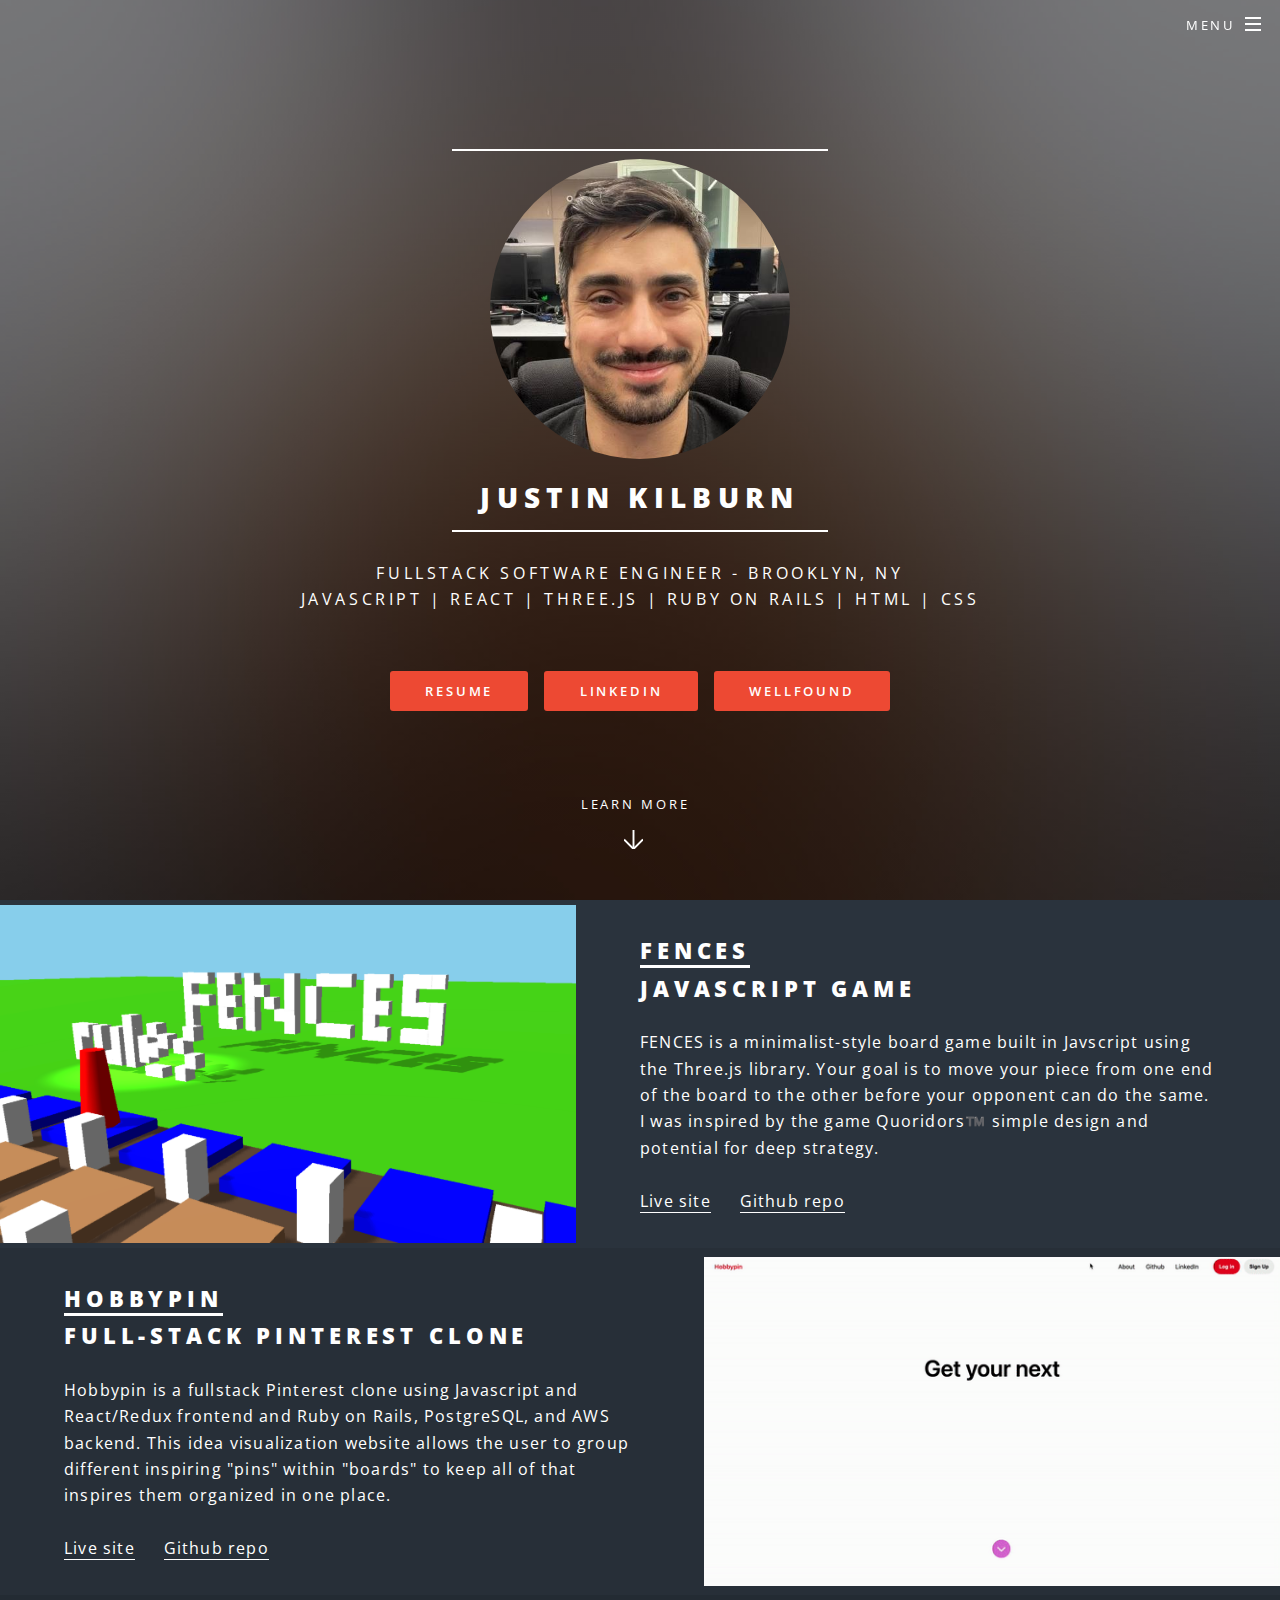
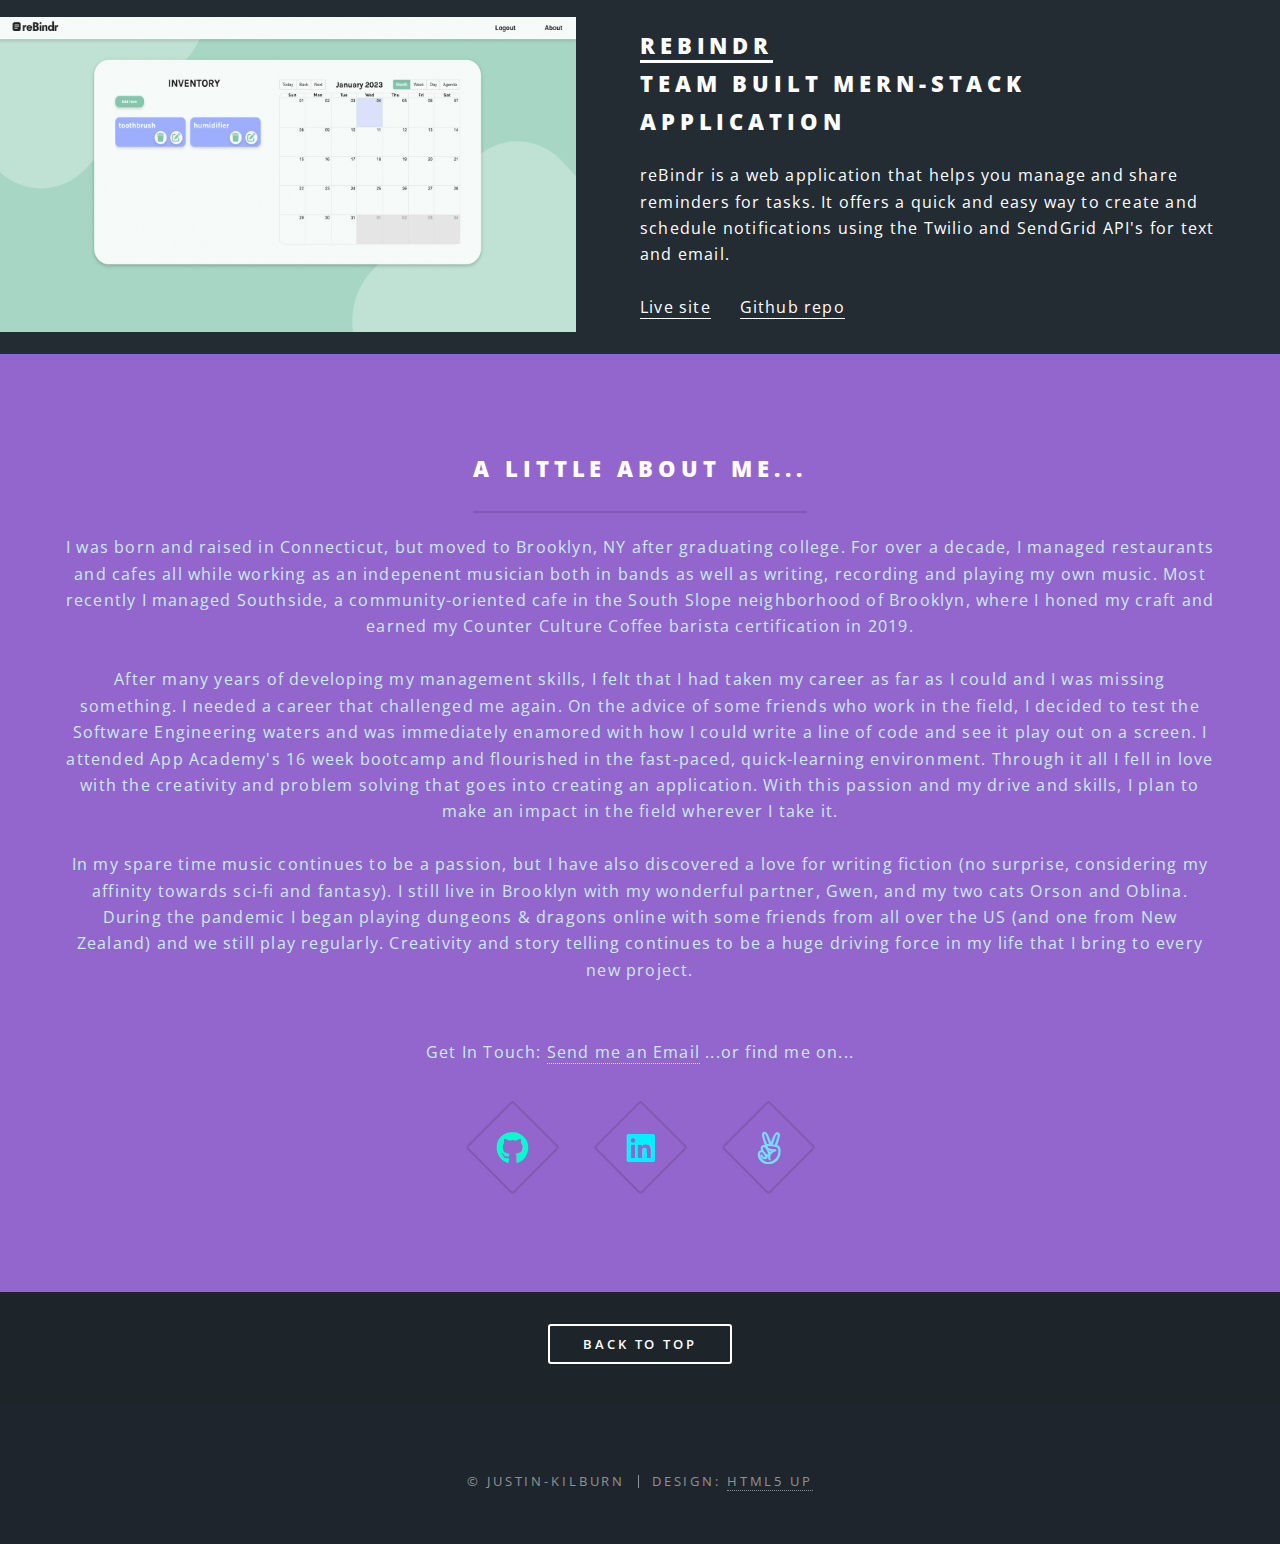
==== commit 83ae4708: "temp mail to" ====
--- a/index.html
+++ b/index.html
@@ -29,6 +29,7 @@
 										<ul>
 											<li><a href="index.html">Home<span class="fa regular fa-hand-point-left"></span></a></li>
 											<li><a href="resume.html">Resume</a></li>
+											<li><a href="sidework.html">SideWork</a></li>
 										</ul>
 									</div>
 								</li>
@@ -40,7 +41,7 @@
 					<section id="banner">
 						<div class="inner">
 							<h2>
-								<a href="#one" class="scrolly" style="border-bottom: none;"><img class="profilePic" src="images/profilepic.jpeg" alt=""/></a>
+								<a href="#one" class="scrolly" style="border-bottom: none;"><img class="profilePic" src="images/profilepic.jpeg" alt="" draggable="false"/></a>
 							</br>
 								Justin Kilburn</h2>
 							<p>	
@@ -61,7 +62,7 @@
 					<!-- Two: Portfolio -->
 					<section id="two" class="wrapper alt style2">
 						<section class="spotlight">
-							<div class="image"><a href="https://thatmoonman.github.io/FENCES/" target="_blank" style="border-bottom: none;"><img src="images/FencesLogo.png" alt="" /></a></div><div class="content">
+							<div class="image"><a href="https://thatmoonman.github.io/FENCES/" target="_blank" style="border-bottom: none;"><img src="images/FencesLogo.png" alt="" draggable="false"/></a></div><div class="content">
 								<h2><a href="https://thatmoonman.github.io/FENCES/" target="_blank" style="border-bottom: solid;">FENCES</a><br />
 								Javascript game</h2>
 								<p>FENCES is a minimalist-style board game built in Javscript using the Three.js library. Your goal is to move your piece from one end of the board to the other before your opponent can do the same. I was inspired by the game Quoridors™️ simple design and potential for deep strategy.
@@ -70,7 +71,7 @@
 							</div>
 						</section>
 						<section class="spotlight">
-							<div class="image"><a href="https://hobbypin.onrender.com/" target="_blank" style="border-bottom: none;"><img src="images/Hobbypin.gif" alt="" /></a></div><div class="content">
+							<div class="image"><a href="https://hobbypin.onrender.com/" target="_blank" style="border-bottom: none;"><img src="images/Hobbypin.gif" alt="" draggable="false"/></a></div><div class="content">
 								<h2><a href="https://hobbypin.onrender.com/" target="_blank" style="border-bottom: solid;">Hobbypin</a><br />
 								Full-stack Pinterest Clone</h2>
 								<p>Hobbypin is a fullstack Pinterest clone using Javascript and React/Redux frontend and Ruby on Rails, PostgreSQL, and AWS backend. This idea visualization website allows the user to group different inspiring "pins" within "boards" to keep all of that inspires them organized in one place.
@@ -79,7 +80,7 @@
 							</div>
 						</section>
 						<section class="spotlight">
-							<div class="image"><a href="https://rebindr.onrender.com/login" target="_blank" style="border-bottom: none;"><img src="images/reBindr.png" alt="" /></a></div><div class="content">
+							<div class="image"><a href="https://rebindr.onrender.com/login" target="_blank" style="border-bottom: none;"><img src="images/reBindr.png" alt="" draggable="false"/></a></div><div class="content">
 								<h2><a href="https://rebindr.onrender.com/login" target="_blank" style="border-bottom: solid;">reBindr</a><br />
 								Team built MERN-stack application</h2>
 								<p>reBindr is a web application that helps you manage and share reminders for tasks. It offers a quick and easy way to create and schedule notifications using the Twilio and SendGrid API's for text and email.
@@ -105,6 +106,10 @@
 								In my spare time music continues to be a passion, but I have also discovered a love for writing fiction (no surprise, considering my affinity towards sci-fi and fantasy). I still live in Brooklyn with my wonderful partner, Gwen, and my two cats Orson and Oblina. During the pandemic I began playing dungeons & dragons online with some friends from all over the US (and one from New Zealand) and we still play regularly. Creativity and story telling continues to be a huge driving force in my life that I bring to every new project.
 							</p>
 							</header>
+							<p>Get In Touch: 
+								<a href="mailto:thatmoonman@gmail.com">Send me an Email</a>
+								...or find me on...
+							</p>
 							<ul class="icons major">
 								<li class="hoverLinks"><a href="https://github.com/Thatmoonman" target="_blank" style="border-bottom: none;"><span class="icon brands fa-github major style1"><span class="label">Github</span></span></a></li>
 								<li class="hoverLinks"><a href="https://www.linkedin.com/in/justin-kilburn-3aa38a54/" target="_blank" style="border-bottom: none;"><span class="icon brands fa-linkedin major style2"><span class="label">LinkedIn</span></span></a></li>
--- a/assets/css/main.css
+++ b/assets/css/main.css
@@ -4044,3 +4044,11 @@
 	50% {transform: translateY(25px);}
 	100% { transform: translateY(0);}
 }
+
+.musicAboutContainer {
+	margin: 0 10%;
+}
+
+.musicPlayerContainer {
+	margin: 5%;
+}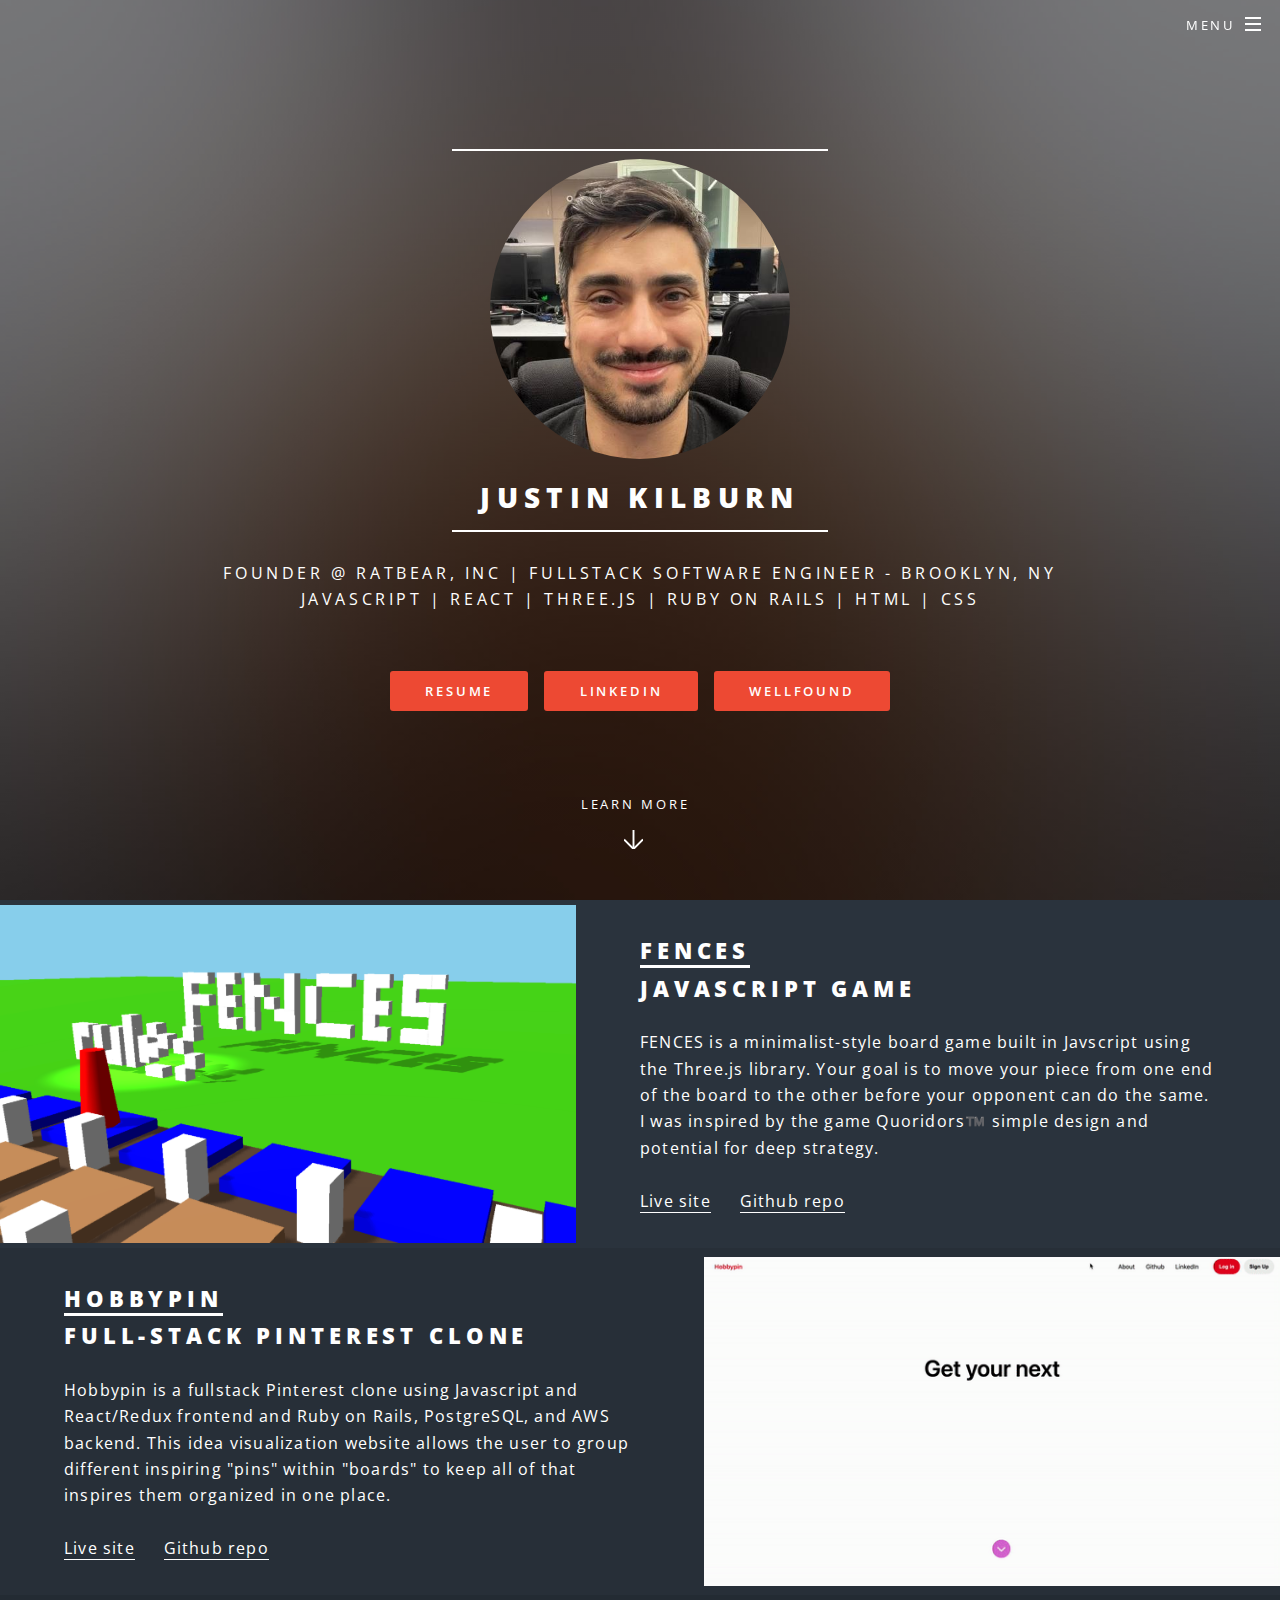
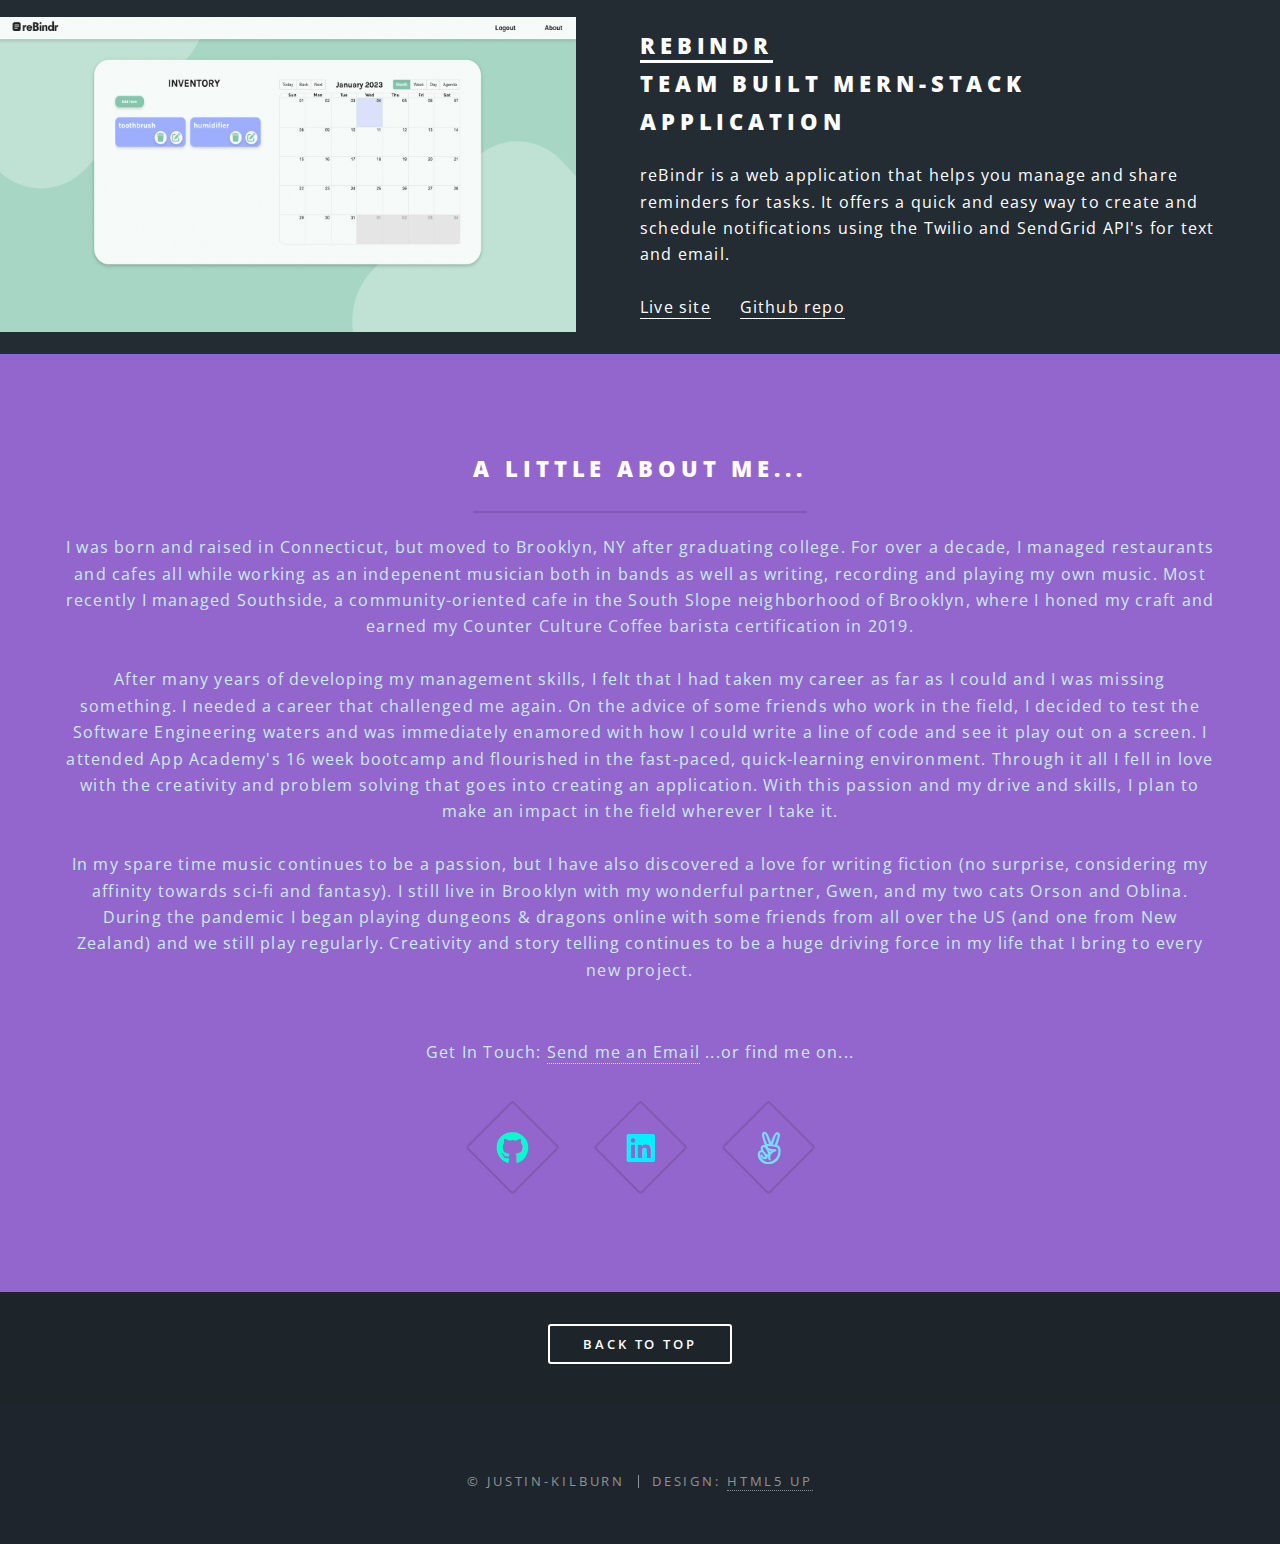
==== commit 903c5a90: "update resume and title" ====
--- a/index.html
+++ b/index.html
@@ -45,7 +45,7 @@
 							</br>
 								Justin Kilburn</h2>
 							<p>	
-								Fullstack Software Engineer - Brooklyn, NY
+								Founder @ RatBear, inc | Fullstack Software Engineer - Brooklyn, NY
 							</br>
 								<a href="#two" class="scrolly" style="border-bottom: none;">Javascript | React | Three.js | Ruby on Rails | HTML | CSS<br /></a>
 							<br />
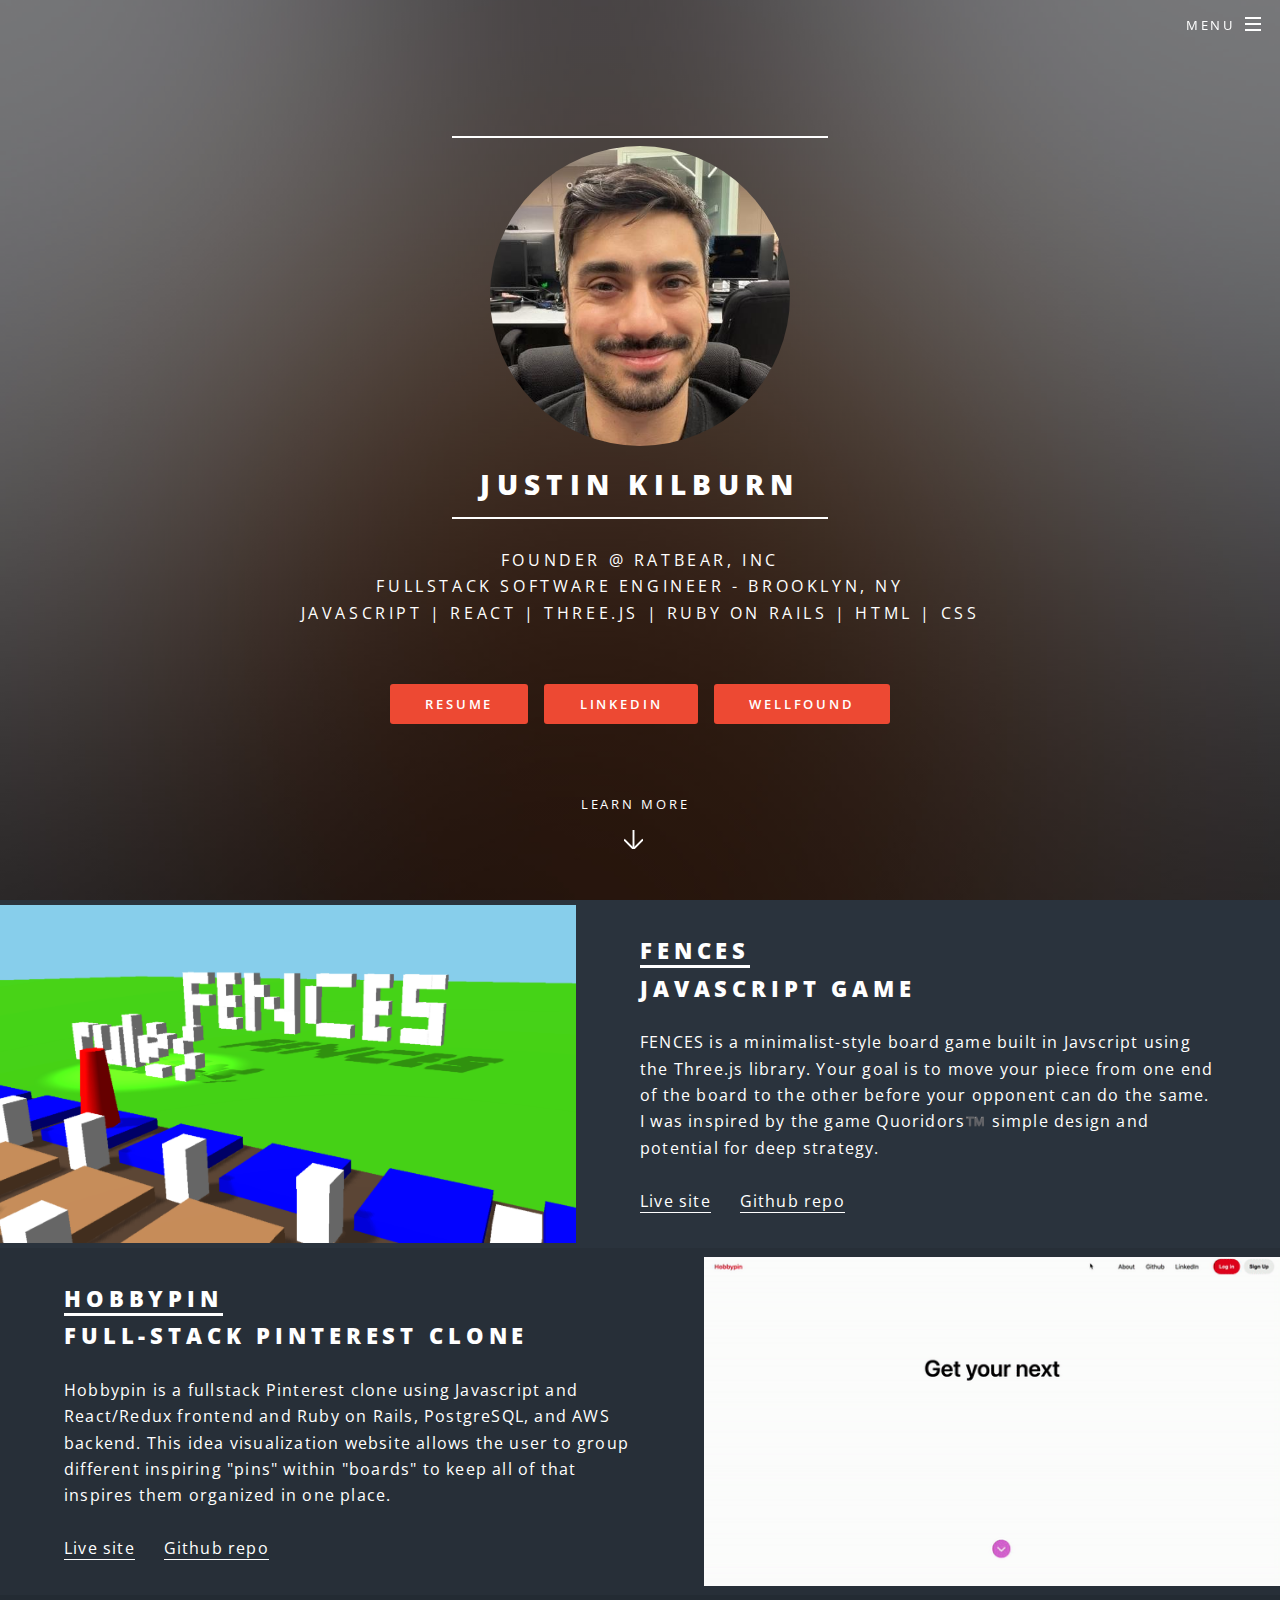
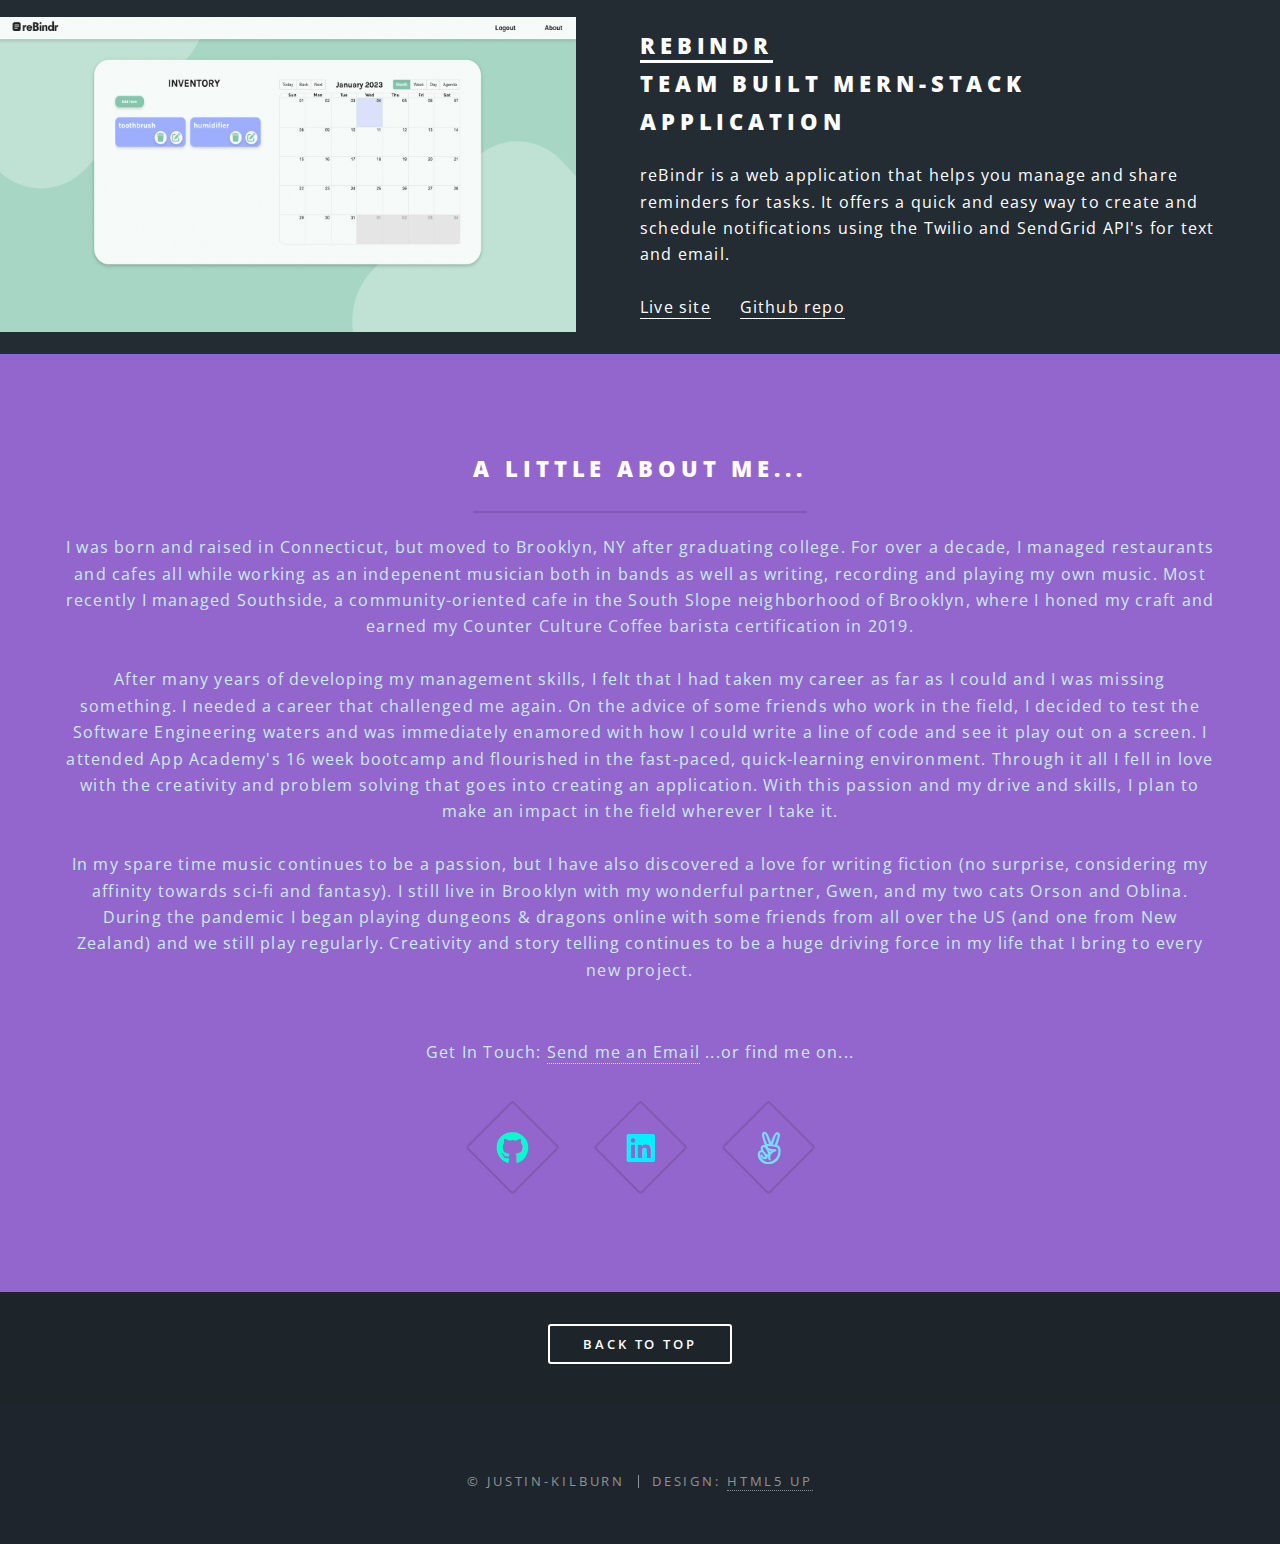
==== commit c4886dbc: "multiresume buttons" ====
--- a/index.html
+++ b/index.html
@@ -45,7 +45,9 @@
 							</br>
 								Justin Kilburn</h2>
 							<p>	
-								Founder @ RatBear, inc | Fullstack Software Engineer - Brooklyn, NY
+								<a href="#ratbear" class="scrolly" style="border-bottom: none;"> Founder @ RatBear, inc </a>
+							</br> 
+								Fullstack Software Engineer - Brooklyn, NY
 							</br>
 								<a href="#two" class="scrolly" style="border-bottom: none;">Javascript | React | Three.js | Ruby on Rails | HTML | CSS<br /></a>
 							<br />
@@ -57,6 +59,13 @@
 							</ul>
 						</div>
 						<a href="#two" class="more scrolly bobAnimation">Learn More</a>
+					</section>
+
+					<!-- RATBEAR -->
+					<section id="ratbear" class="wrapper alt style2">
+						<section>
+							
+						</section>
 					</section>
 
 					<!-- Two: Portfolio -->
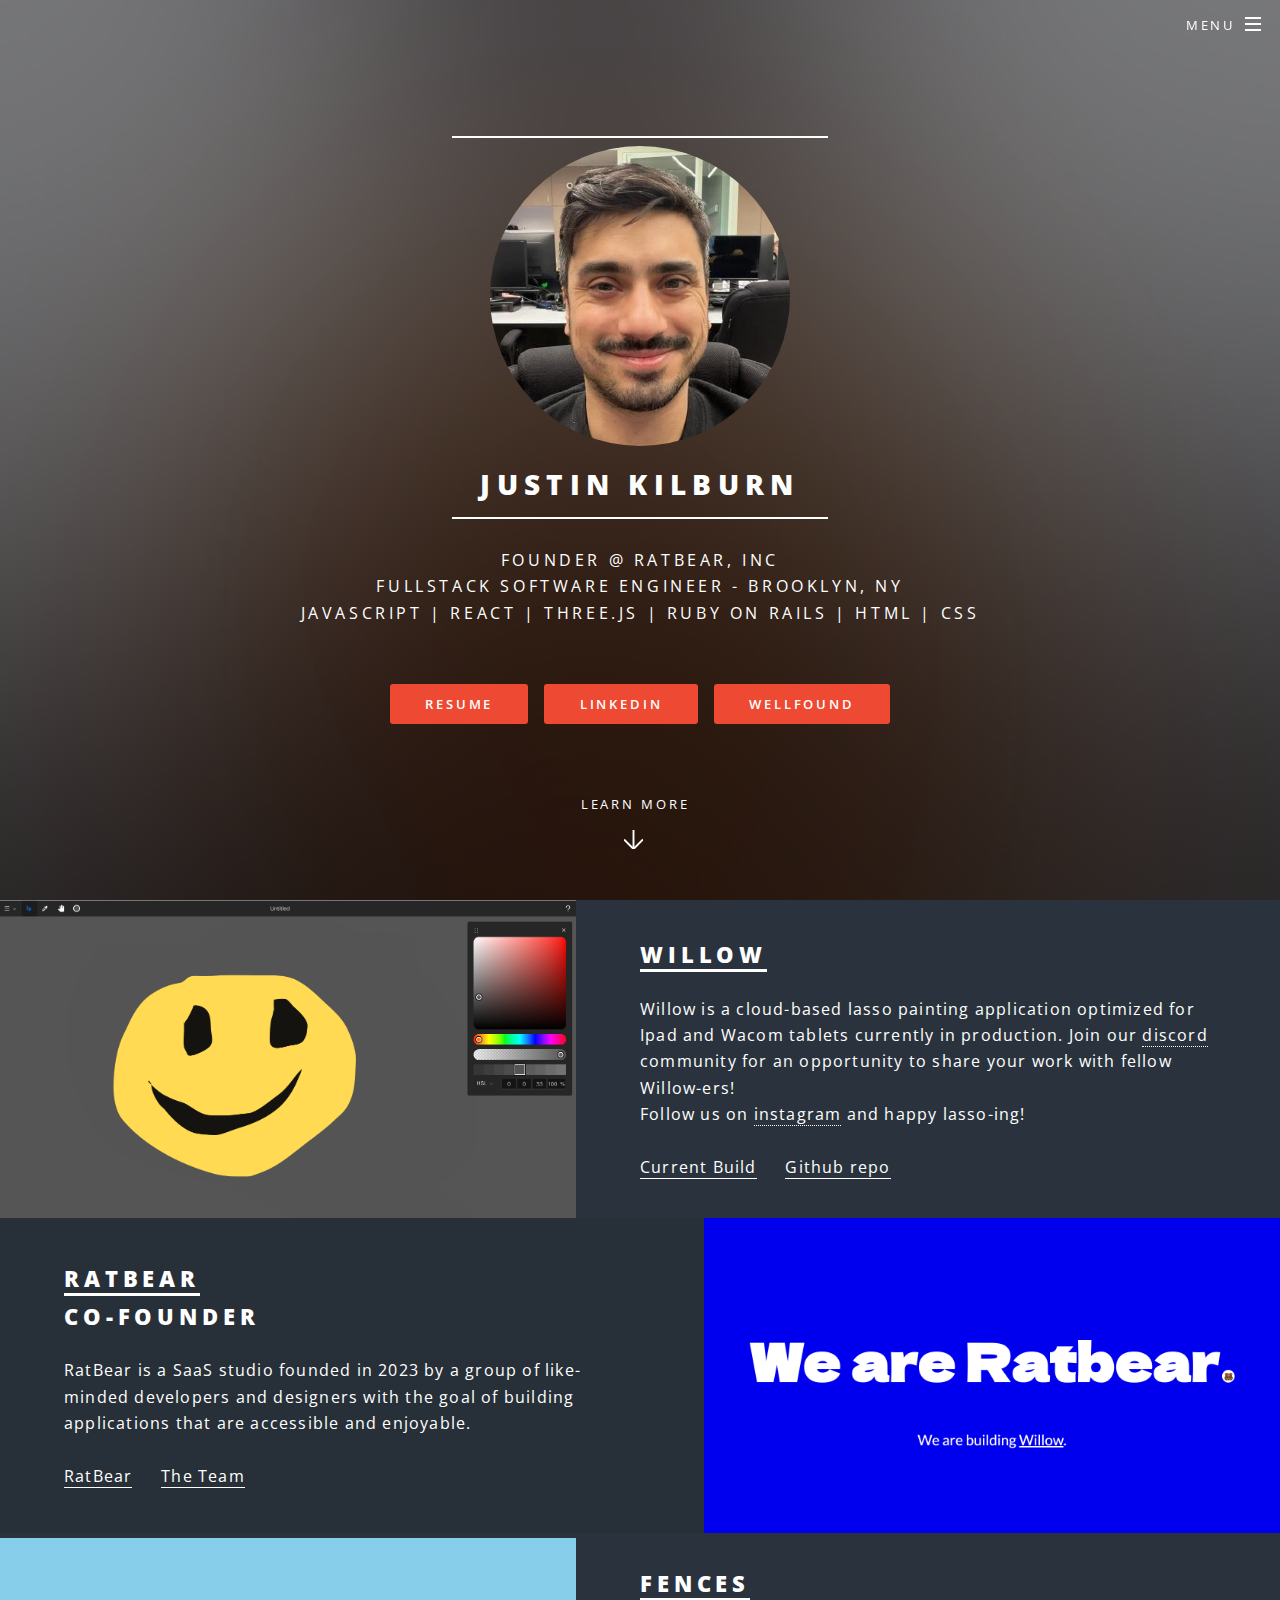
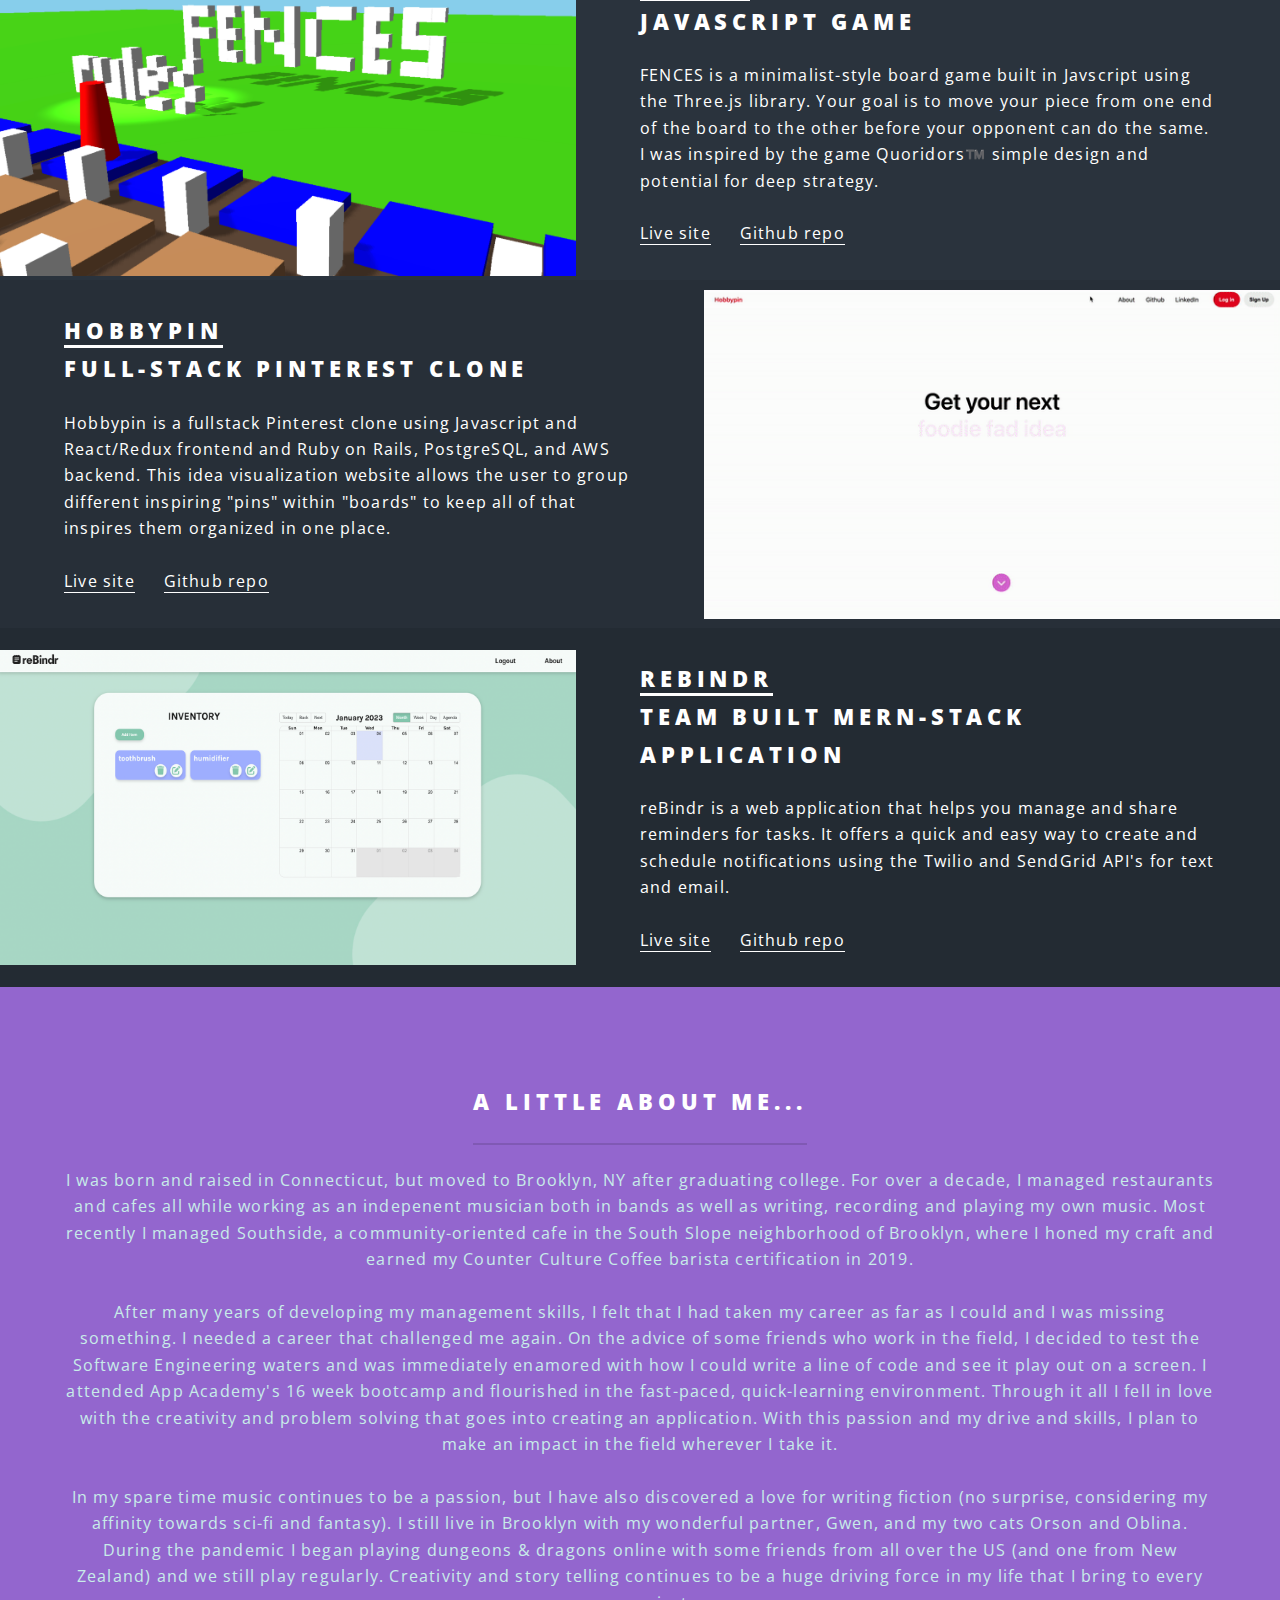
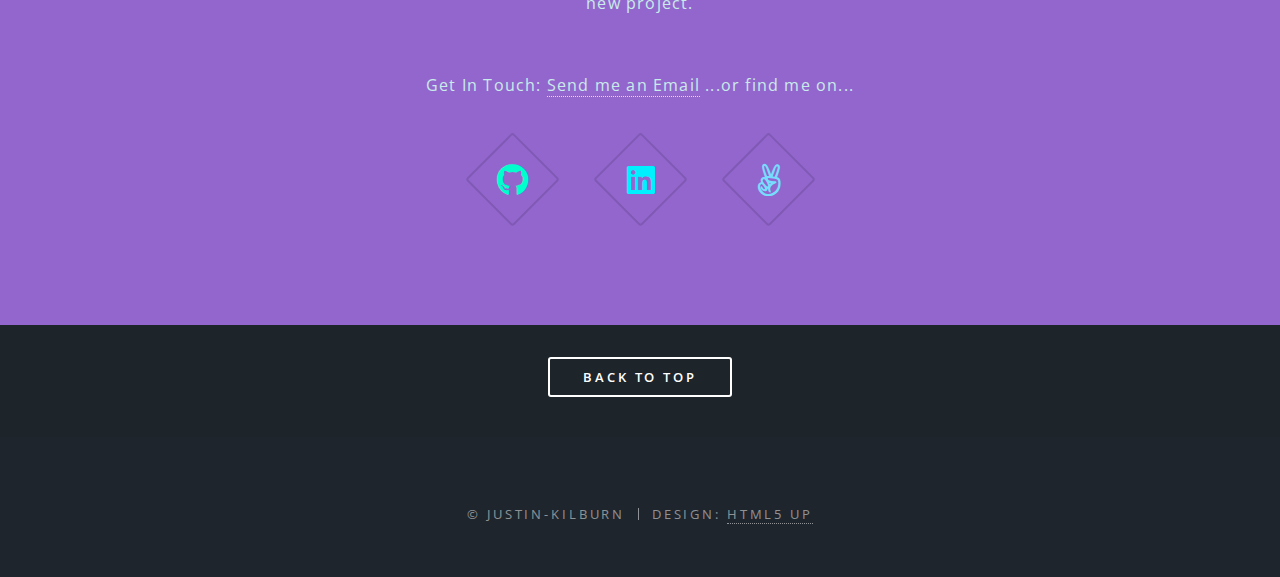
==== commit cabe7e4f: "ratbear added" ====
--- a/index.html
+++ b/index.html
@@ -58,13 +58,26 @@
 								<li class="hoverButtons"><a href="https://angel.co/u/justin-kilburn" target="_blank" class="button primary">Wellfound</a></li>
 							</ul>
 						</div>
-						<a href="#two" class="more scrolly bobAnimation">Learn More</a>
+						<a href="#ratbear" class="more scrolly bobAnimation">Learn More</a>
 					</section>
 
 					<!-- RATBEAR -->
 					<section id="ratbear" class="wrapper alt style2">
-						<section>
-							
+						<section class="spotlight">
+							<div class="image"><a href="https://www.willow.art/" target="_blank" style="border-bottom: none;"><img src="images/willowScreenshot.png" alt="willow screenshot" draggable="false"/></a></div><div class="content">
+								<h2><a href="https://www.willow.art/" target="_blank" style="border-bottom: solid;">Willow</a></h2>
+								<p>Willow is a cloud-based lasso painting application optimized for Ipad and Wacom tablets currently in production. Join our <a href="https://discord.com/invite/wt7hahNx5g">discord</a> community for an opportunity to share your work with fellow Willow-ers!</br>Follow us on <a href="https://www.instagram.com/willowdotart/">instagram</a> and happy lasso-ing!
+									</br></br><a href="https://alpha.willow.art/" target="_blank" style="margin-right: 5%; border-bottom: 1px solid;">Current Build</a><a href="https://github.com/willow-art" target="_blank" style="border-bottom: 1px solid;">Github repo</a>
+								</p>
+							</div>
+						</section>
+						<section class="spotlight">
+							<div class="image"><a href="https://ratbear.wtf/" target="_blank" style="border-bottom: none;"><img src="images/Ratbear.png" alt="ratbear mainpage" draggable="false"/></a></div><div class="content">
+								<h2><a href="https://ratbear.wtf/" target="_blank" style="border-bottom: solid;">RatBear</a></br>Co-Founder</h2>
+								<p>RatBear is a SaaS studio founded in 2023 by a group of like-minded developers and designers with the goal of building applications that are accessible and enjoyable. 
+									</br></br><a href="https://ratbear.wtf/" target="_blank" style="margin-right: 5%; border-bottom: 1px solid;">RatBear</a><a href="https://www.willow.art/about" target="_blank" style="border-bottom: 1px solid;">The Team</a>
+								</p>
+							</div>
 						</section>
 					</section>
 
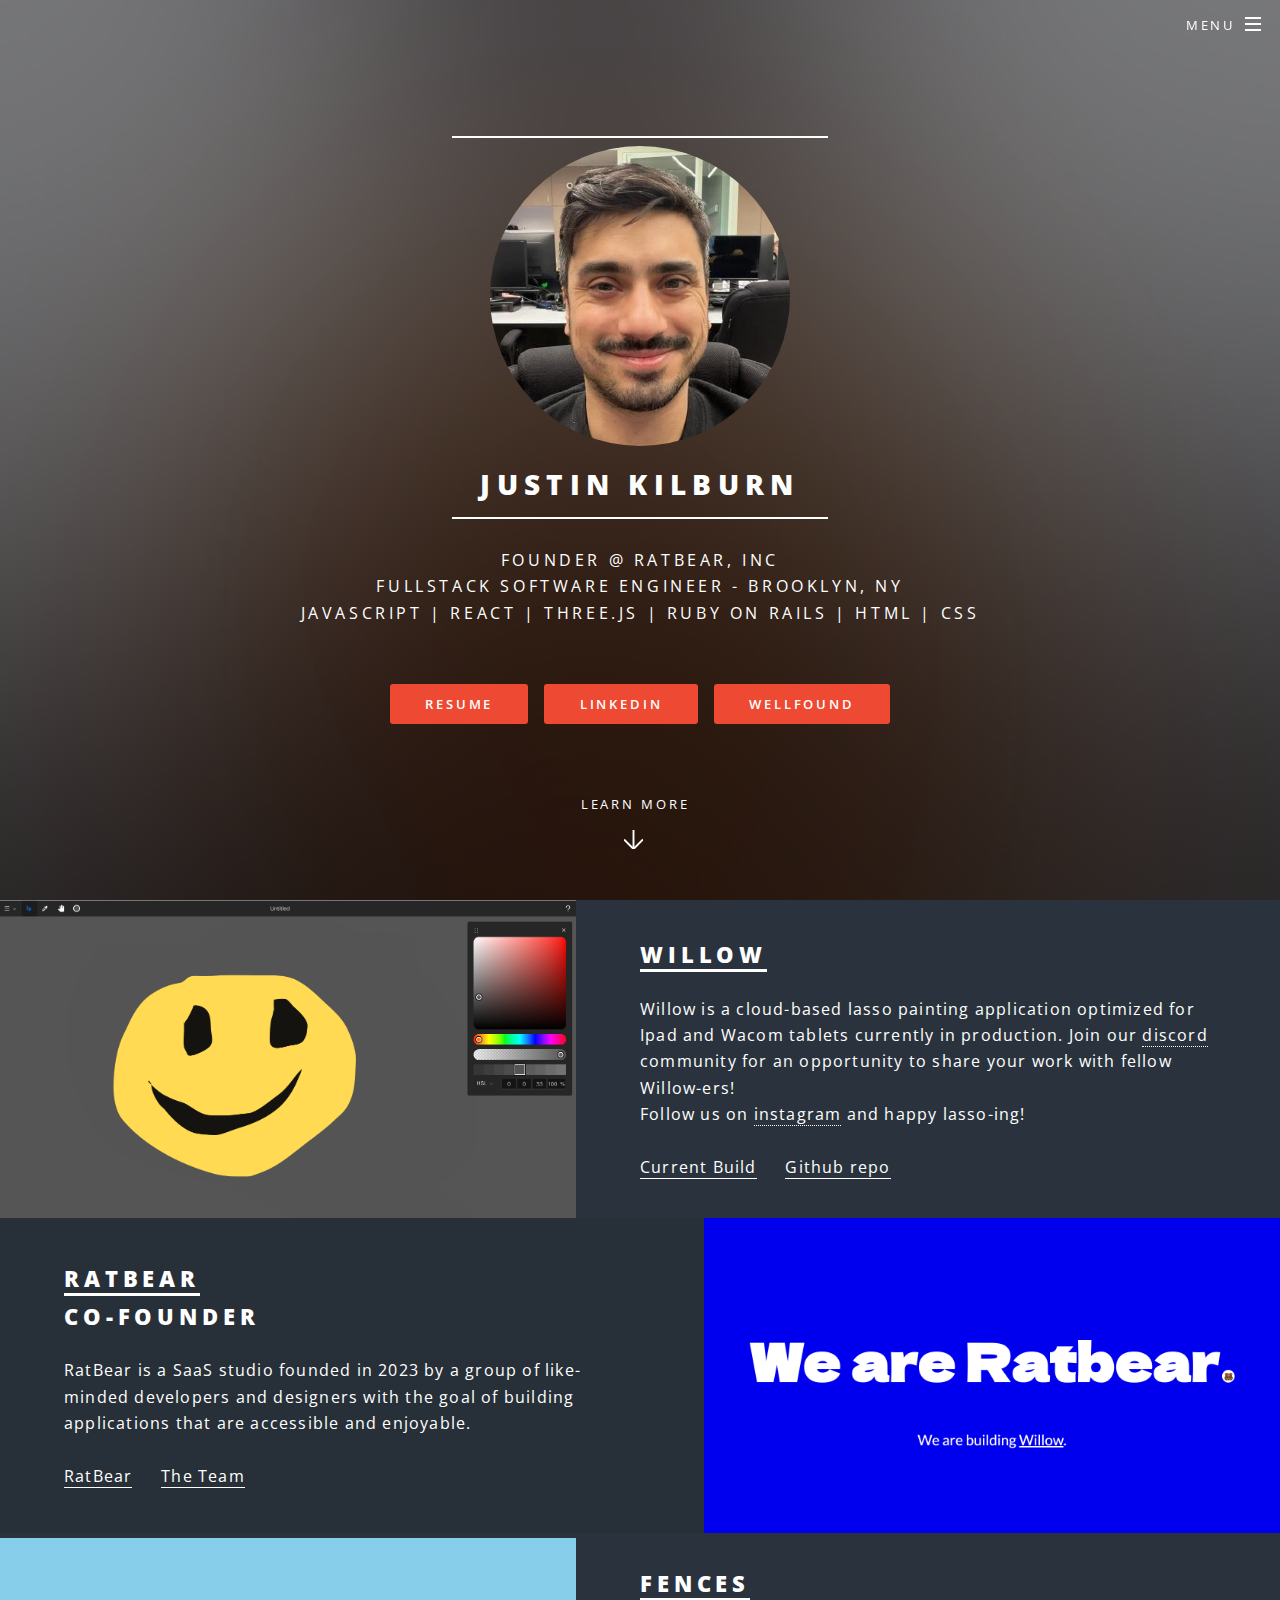
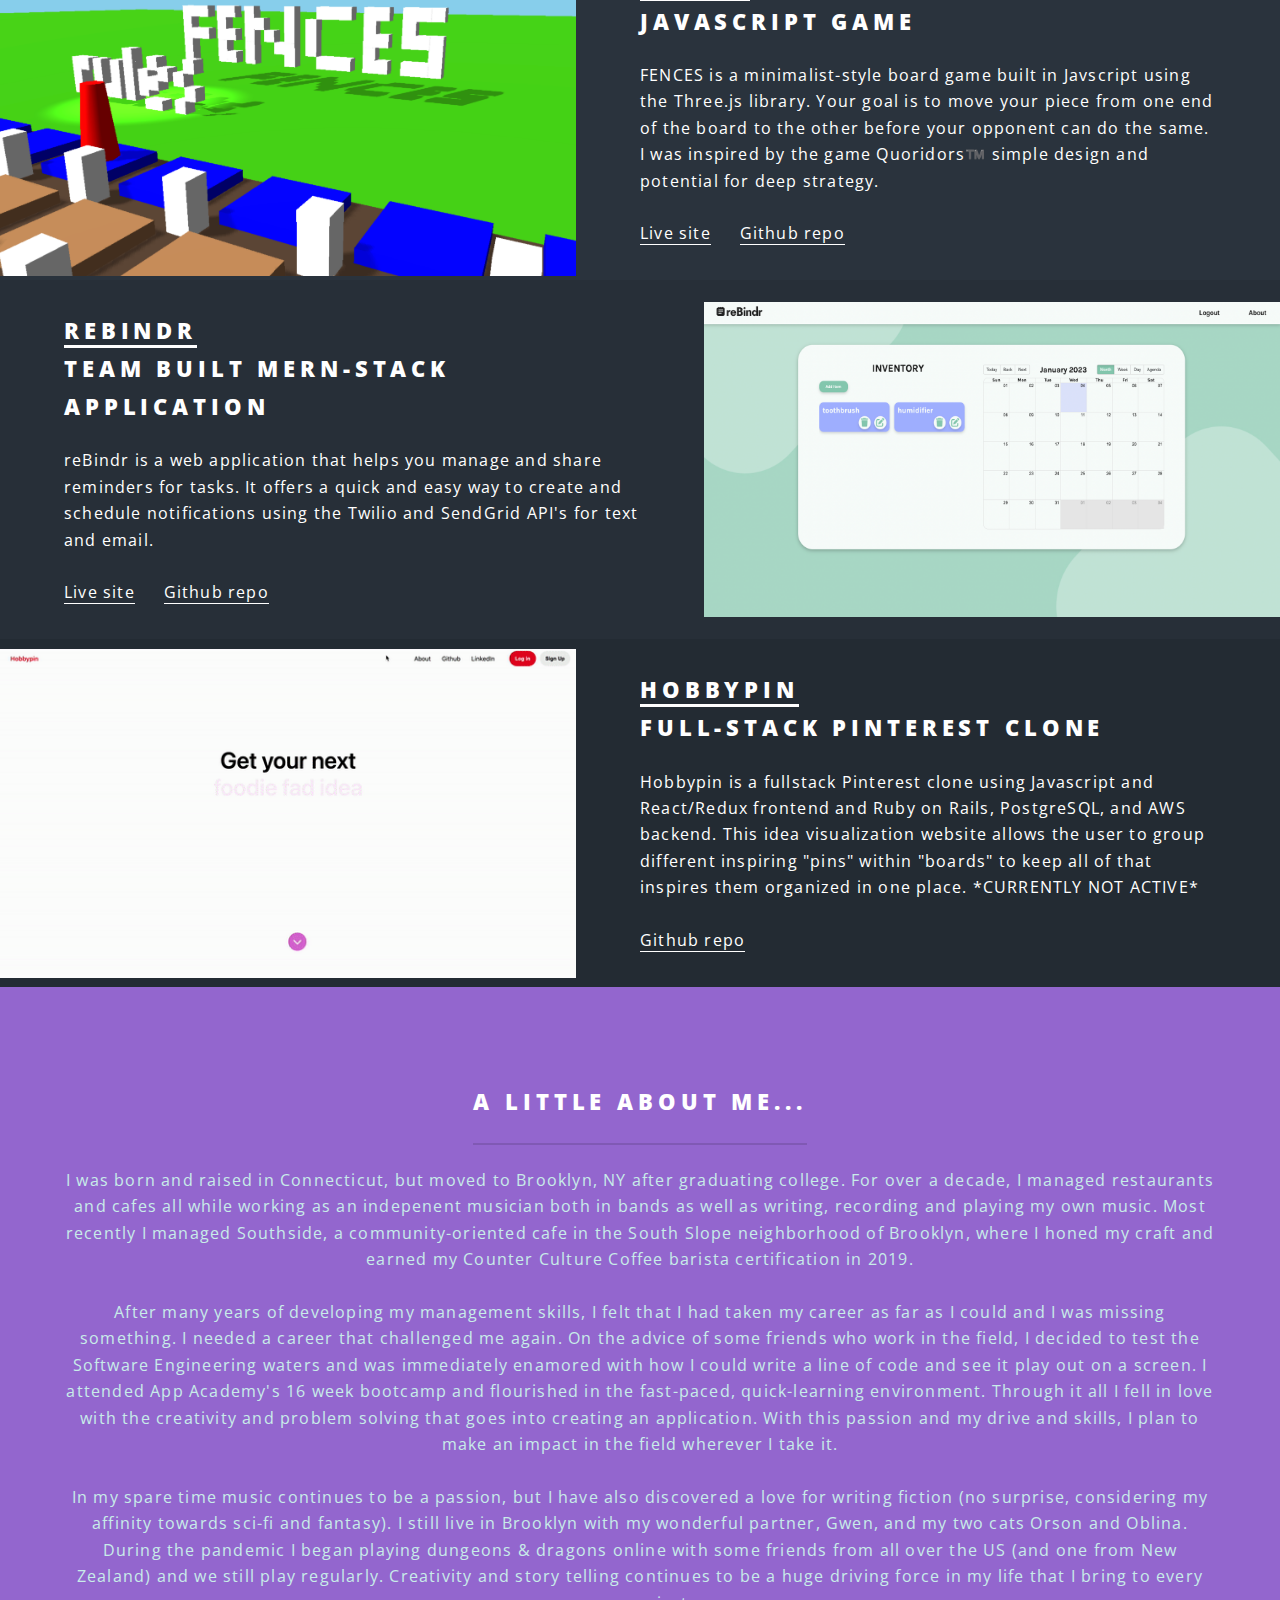
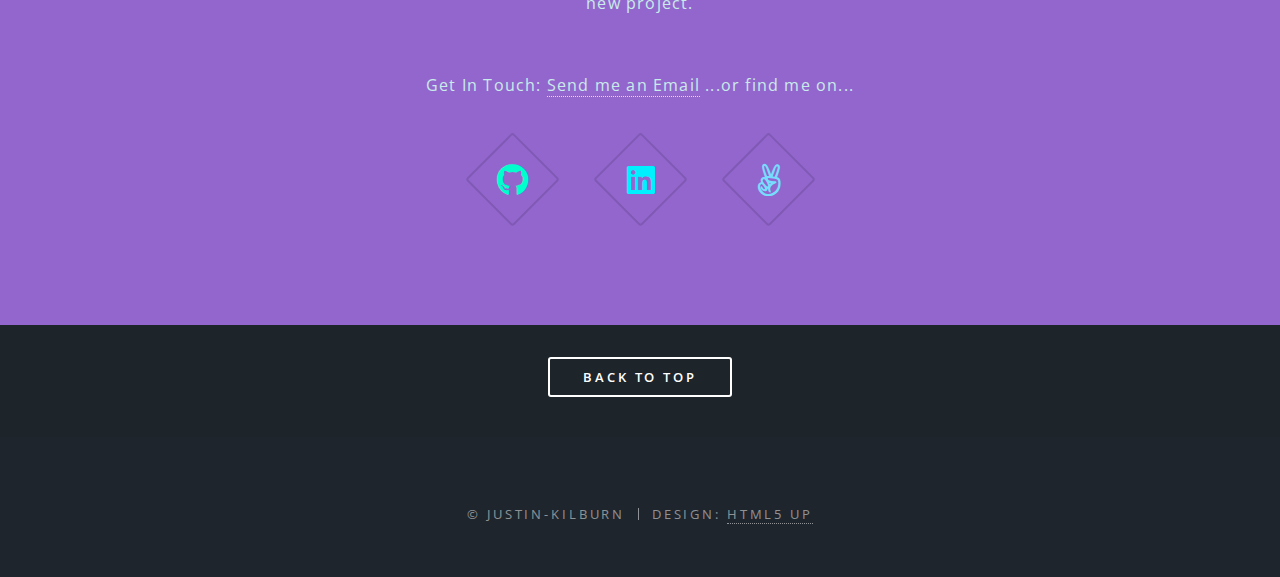
==== commit 286564ba: "update hobbypin" ====
--- a/index.html
+++ b/index.html
@@ -93,20 +93,21 @@
 							</div>
 						</section>
 						<section class="spotlight">
-							<div class="image"><a href="https://hobbypin.onrender.com/" target="_blank" style="border-bottom: none;"><img src="images/Hobbypin.gif" alt="" draggable="false"/></a></div><div class="content">
-								<h2><a href="https://hobbypin.onrender.com/" target="_blank" style="border-bottom: solid;">Hobbypin</a><br />
-								Full-stack Pinterest Clone</h2>
-								<p>Hobbypin is a fullstack Pinterest clone using Javascript and React/Redux frontend and Ruby on Rails, PostgreSQL, and AWS backend. This idea visualization website allows the user to group different inspiring "pins" within "boards" to keep all of that inspires them organized in one place.
-									</br></br><a href="https://hobbypin.onrender.com/" target="_blank" style="margin-right: 5%; border-bottom: 1px solid;">Live site</a><a href="https://github.com/Thatmoonman/Hobbypin" target="_blank" style="border-bottom: 1px solid;">Github repo</a>
-								</p>
-							</div>
-						</section>
-						<section class="spotlight">
 							<div class="image"><a href="https://rebindr.onrender.com/login" target="_blank" style="border-bottom: none;"><img src="images/reBindr.png" alt="" draggable="false"/></a></div><div class="content">
 								<h2><a href="https://rebindr.onrender.com/login" target="_blank" style="border-bottom: solid;">reBindr</a><br />
 								Team built MERN-stack application</h2>
 								<p>reBindr is a web application that helps you manage and share reminders for tasks. It offers a quick and easy way to create and schedule notifications using the Twilio and SendGrid API's for text and email.
 									</br></br><a href="https://rebindr.onrender.com/login" target="_blank" style="margin-right: 5%; border-bottom: 1px solid;">Live site</a><a href="https://github.com/jimmyvo39/reBindr" target="_blank" style="border-bottom: 1px solid;">Github repo</a>
+								</p>
+							</div>
+						</section>
+						<section class="spotlight">
+							<div class="image"><a href="https://hobbypin.onrender.com/" target="_blank" style="border-bottom: none;"><img src="images/Hobbypin.gif" alt="" draggable="false"/></a></div><div class="content">
+								<h2><a href="https://hobbypin.onrender.com/" target="_blank" style="border-bottom: solid;">Hobbypin</a><br />
+								Full-stack Pinterest Clone</h2>
+								<p>Hobbypin is a fullstack Pinterest clone using Javascript and React/Redux frontend and Ruby on Rails, PostgreSQL, and AWS backend. This idea visualization website allows the user to group different inspiring "pins" within "boards" to keep all of that inspires them organized in one place. *CURRENTLY NOT ACTIVE*
+									</br></br><a href="https://github.com/Thatmoonman/Hobbypin" target="_blank" style="border-bottom: 1px solid;">Github repo</a>
+									<!-- </br></br><a href="https://hobbypin.onrender.com/" target="_blank" style="margin-right: 5%; border-bottom: 1px solid;">Live site</a><a href="https://github.com/Thatmoonman/Hobbypin" target="_blank" style="border-bottom: 1px solid;">Github repo</a> -->
 								</p>
 							</div>
 						</section>
